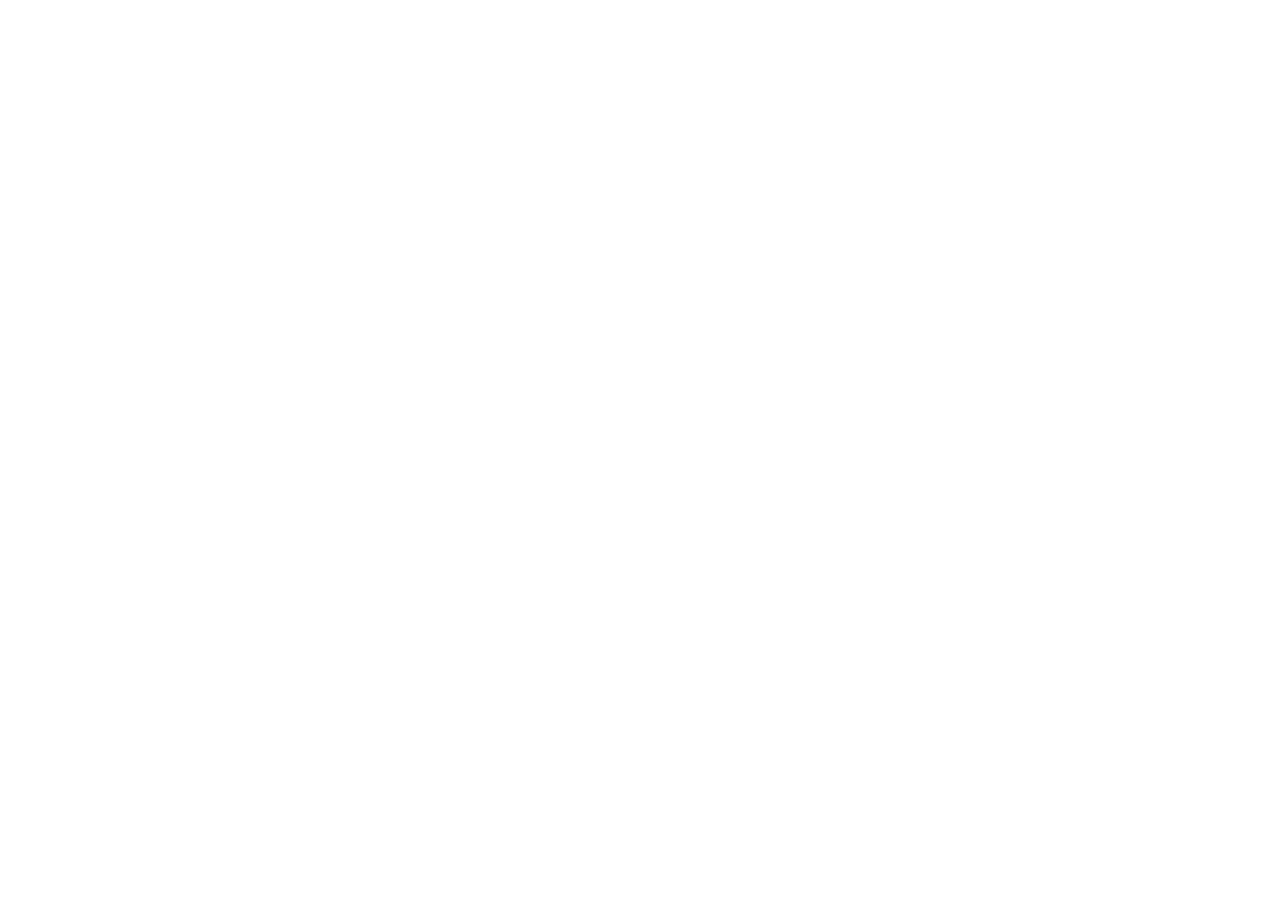
==== index.html @ dfa32b51 "Add files via upload" ====
<!doctype html><html lang="en"><head><meta charset="utf-8"/><link rel="icon" href="/react-game/favicon.ico"/><meta name="viewport" content="width=device-width,initial-scale=1"/><meta name="theme-color" content="#000000"/><meta name="description" content="Web site created using create-react-app"/><link rel="apple-touch-icon" href="/react-game/logo192.png"/><link rel="manifest" href="/react-game/manifest.json"/><title>React App</title><link href="/react-game/static/css/main.b411ef41.chunk.css" rel="stylesheet"></head><body><noscript>You need to enable JavaScript to run this app.</noscript><div id="root"></div><script>!function(e){function r(r){for(var n,a,i=r[0],c=r[1],l=r[2],s=0,p=[];s<i.length;s++)a=i[s],Object.prototype.hasOwnProperty.call(o,a)&&o[a]&&p.push(o[a][0]),o[a]=0;for(n in c)Object.prototype.hasOwnProperty.call(c,n)&&(e[n]=c[n]);for(f&&f(r);p.length;)p.shift()();return u.push.apply(u,l||[]),t()}function t(){for(var e,r=0;r<u.length;r++){for(var t=u[r],n=!0,i=1;i<t.length;i++){var c=t[i];0!==o[c]&&(n=!1)}n&&(u.splice(r--,1),e=a(a.s=t[0]))}return e}var n={},o={1:0},u=[];function a(r){if(n[r])return n[r].exports;var t=n[r]={i:r,l:!1,exports:{}};return e[r].call(t.exports,t,t.exports,a),t.l=!0,t.exports}a.e=function(e){var r=[],t=o[e];if(0!==t)if(t)r.push(t[2]);else{var n=new Promise((function(r,n){t=o[e]=[r,n]}));r.push(t[2]=n);var u,i=document.createElement("script");i.charset="utf-8",i.timeout=120,a.nc&&i.setAttribute("nonce",a.nc),i.src=function(e){return a.p+"static/js/"+({}[e]||e)+"."+{3:"a8b292fb"}[e]+".chunk.js"}(e);var c=new Error;u=function(r){i.onerror=i.onload=null,clearTimeout(l);var t=o[e];if(0!==t){if(t){var n=r&&("load"===r.type?"missing":r.type),u=r&&r.target&&r.target.src;c.message="Loading chunk "+e+" failed.\n("+n+": "+u+")",c.name="ChunkLoadError",c.type=n,c.request=u,t[1](c)}o[e]=void 0}};var l=setTimeout((function(){u({type:"timeout",target:i})}),12e4);i.onerror=i.onload=u,document.head.appendChild(i)}return Promise.all(r)},a.m=e,a.c=n,a.d=function(e,r,t){a.o(e,r)||Object.defineProperty(e,r,{enumerable:!0,get:t})},a.r=function(e){"undefined"!=typeof Symbol&&Symbol.toStringTag&&Object.defineProperty(e,Symbol.toStringTag,{value:"Module"}),Object.defineProperty(e,"__esModule",{value:!0})},a.t=function(e,r){if(1&r&&(e=a(e)),8&r)return e;if(4&r&&"object"==typeof e&&e&&e.__esModule)return e;var t=Object.create(null);if(a.r(t),Object.defineProperty(t,"default",{enumerable:!0,value:e}),2&r&&"string"!=typeof e)for(var n in e)a.d(t,n,function(r){return e[r]}.bind(null,n));return t},a.n=function(e){var r=e&&e.__esModule?function(){return e.default}:function(){return e};return a.d(r,"a",r),r},a.o=function(e,r){return Object.prototype.hasOwnProperty.call(e,r)},a.p="/react-game/",a.oe=function(e){throw console.error(e),e};var i=this.webpackJsonpgame=this.webpackJsonpgame||[],c=i.push.bind(i);i.push=r,i=i.slice();for(var l=0;l<i.length;l++)r(i[l]);var f=c;t()}([])</script><script src="/react-game/static/js/2.3d92f76a.chunk.js"></script><script src="/react-game/static/js/main.2a0ad78d.chunk.js"></script></body></html>
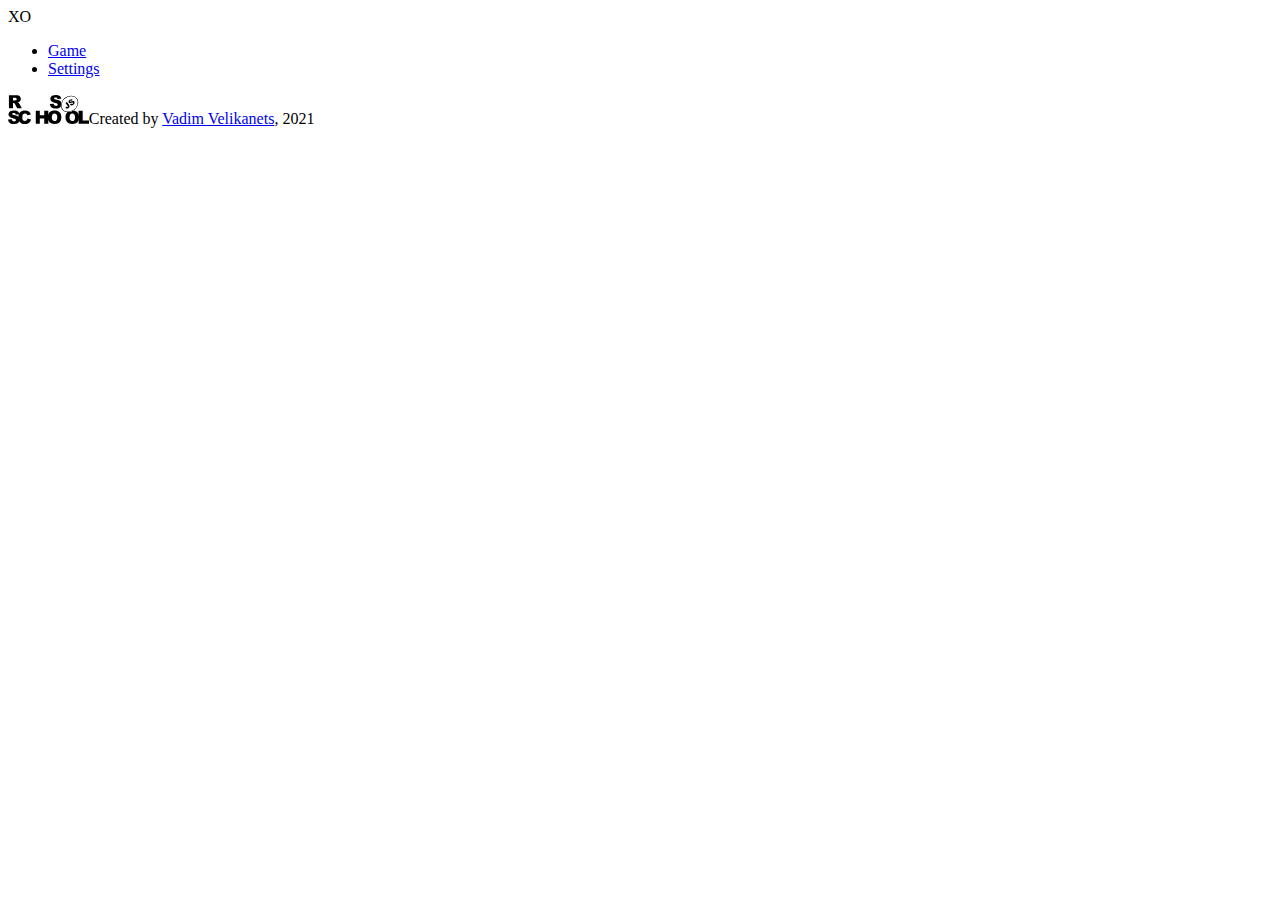
==== commit 131a2a3b: "Update index.html" ====
--- a/index.html
+++ b/index.html
@@ -1 +1 @@
-<!doctype html><html lang="en"><head><meta charset="utf-8"/><link rel="icon" href="/react-game/favicon.ico"/><meta name="viewport" content="width=device-width,initial-scale=1"/><meta name="theme-color" content="#000000"/><meta name="description" content="Web site created using create-react-app"/><link rel="apple-touch-icon" href="/react-game/logo192.png"/><link rel="manifest" href="/react-game/manifest.json"/><title>React App</title><link href="/react-game/static/css/main.b411ef41.chunk.css" rel="stylesheet"></head><body><noscript>You need to enable JavaScript to run this app.</noscript><div id="root"></div><script>!function(e){function r(r){for(var n,a,i=r[0],c=r[1],l=r[2],s=0,p=[];s<i.length;s++)a=i[s],Object.prototype.hasOwnProperty.call(o,a)&&o[a]&&p.push(o[a][0]),o[a]=0;for(n in c)Object.prototype.hasOwnProperty.call(c,n)&&(e[n]=c[n]);for(f&&f(r);p.length;)p.shift()();return u.push.apply(u,l||[]),t()}function t(){for(var e,r=0;r<u.length;r++){for(var t=u[r],n=!0,i=1;i<t.length;i++){var c=t[i];0!==o[c]&&(n=!1)}n&&(u.splice(r--,1),e=a(a.s=t[0]))}return e}var n={},o={1:0},u=[];function a(r){if(n[r])return n[r].exports;var t=n[r]={i:r,l:!1,exports:{}};return e[r].call(t.exports,t,t.exports,a),t.l=!0,t.exports}a.e=function(e){var r=[],t=o[e];if(0!==t)if(t)r.push(t[2]);else{var n=new Promise((function(r,n){t=o[e]=[r,n]}));r.push(t[2]=n);var u,i=document.createElement("script");i.charset="utf-8",i.timeout=120,a.nc&&i.setAttribute("nonce",a.nc),i.src=function(e){return a.p+"static/js/"+({}[e]||e)+"."+{3:"a8b292fb"}[e]+".chunk.js"}(e);var c=new Error;u=function(r){i.onerror=i.onload=null,clearTimeout(l);var t=o[e];if(0!==t){if(t){var n=r&&("load"===r.type?"missing":r.type),u=r&&r.target&&r.target.src;c.message="Loading chunk "+e+" failed.\n("+n+": "+u+")",c.name="ChunkLoadError",c.type=n,c.request=u,t[1](c)}o[e]=void 0}};var l=setTimeout((function(){u({type:"timeout",target:i})}),12e4);i.onerror=i.onload=u,document.head.appendChild(i)}return Promise.all(r)},a.m=e,a.c=n,a.d=function(e,r,t){a.o(e,r)||Object.defineProperty(e,r,{enumerable:!0,get:t})},a.r=function(e){"undefined"!=typeof Symbol&&Symbol.toStringTag&&Object.defineProperty(e,Symbol.toStringTag,{value:"Module"}),Object.defineProperty(e,"__esModule",{value:!0})},a.t=function(e,r){if(1&r&&(e=a(e)),8&r)return e;if(4&r&&"object"==typeof e&&e&&e.__esModule)return e;var t=Object.create(null);if(a.r(t),Object.defineProperty(t,"default",{enumerable:!0,value:e}),2&r&&"string"!=typeof e)for(var n in e)a.d(t,n,function(r){return e[r]}.bind(null,n));return t},a.n=function(e){var r=e&&e.__esModule?function(){return e.default}:function(){return e};return a.d(r,"a",r),r},a.o=function(e,r){return Object.prototype.hasOwnProperty.call(e,r)},a.p="/react-game/",a.oe=function(e){throw console.error(e),e};var i=this.webpackJsonpgame=this.webpackJsonpgame||[],c=i.push.bind(i);i.push=r,i=i.slice();for(var l=0;l<i.length;l++)r(i[l]);var f=c;t()}([])</script><script src="/react-game/static/js/2.3d92f76a.chunk.js"></script><script src="/react-game/static/js/main.2a0ad78d.chunk.js"></script></body></html>+<!doctype html><html lang="en"><head><meta charset="utf-8"/><link rel="icon" href="./favicon.ico"/><meta name="viewport" content="width=device-width,initial-scale=1"/><meta name="theme-color" content="#000000"/><meta name="description" content="Web site created using create-react-app"/><link rel="apple-touch-icon" href="./logo192.png"/><link rel="manifest" href="./manifest.json"/><title>React App</title><link href="./static/css/main.b411ef41.chunk.css" rel="stylesheet"></head><body><noscript>You need to enable JavaScript to run this app.</noscript><div id="root"></div><script>!function(e){function r(r){for(var n,a,i=r[0],c=r[1],l=r[2],s=0,p=[];s<i.length;s++)a=i[s],Object.prototype.hasOwnProperty.call(o,a)&&o[a]&&p.push(o[a][0]),o[a]=0;for(n in c)Object.prototype.hasOwnProperty.call(c,n)&&(e[n]=c[n]);for(f&&f(r);p.length;)p.shift()();return u.push.apply(u,l||[]),t()}function t(){for(var e,r=0;r<u.length;r++){for(var t=u[r],n=!0,i=1;i<t.length;i++){var c=t[i];0!==o[c]&&(n=!1)}n&&(u.splice(r--,1),e=a(a.s=t[0]))}return e}var n={},o={1:0},u=[];function a(r){if(n[r])return n[r].exports;var t=n[r]={i:r,l:!1,exports:{}};return e[r].call(t.exports,t,t.exports,a),t.l=!0,t.exports}a.e=function(e){var r=[],t=o[e];if(0!==t)if(t)r.push(t[2]);else{var n=new Promise((function(r,n){t=o[e]=[r,n]}));r.push(t[2]=n);var u,i=document.createElement("script");i.charset="utf-8",i.timeout=120,a.nc&&i.setAttribute("nonce",a.nc),i.src=function(e){return a.p+"static/js/"+({}[e]||e)+"."+{3:"a8b292fb"}[e]+".chunk.js"}(e);var c=new Error;u=function(r){i.onerror=i.onload=null,clearTimeout(l);var t=o[e];if(0!==t){if(t){var n=r&&("load"===r.type?"missing":r.type),u=r&&r.target&&r.target.src;c.message="Loading chunk "+e+" failed.\n("+n+": "+u+")",c.name="ChunkLoadError",c.type=n,c.request=u,t[1](c)}o[e]=void 0}};var l=setTimeout((function(){u({type:"timeout",target:i})}),12e4);i.onerror=i.onload=u,document.head.appendChild(i)}return Promise.all(r)},a.m=e,a.c=n,a.d=function(e,r,t){a.o(e,r)||Object.defineProperty(e,r,{enumerable:!0,get:t})},a.r=function(e){"undefined"!=typeof Symbol&&Symbol.toStringTag&&Object.defineProperty(e,Symbol.toStringTag,{value:"Module"}),Object.defineProperty(e,"__esModule",{value:!0})},a.t=function(e,r){if(1&r&&(e=a(e)),8&r)return e;if(4&r&&"object"==typeof e&&e&&e.__esModule)return e;var t=Object.create(null);if(a.r(t),Object.defineProperty(t,"default",{enumerable:!0,value:e}),2&r&&"string"!=typeof e)for(var n in e)a.d(t,n,function(r){return e[r]}.bind(null,n));return t},a.n=function(e){var r=e&&e.__esModule?function(){return e.default}:function(){return e};return a.d(r,"a",r),r},a.o=function(e,r){return Object.prototype.hasOwnProperty.call(e,r)},a.p="./",a.oe=function(e){throw console.error(e),e};var i=this.webpackJsonpgame=this.webpackJsonpgame||[],c=i.push.bind(i);i.push=r,i=i.slice();for(var l=0;l<i.length;l++)r(i[l]);var f=c;t()}([])</script><script src="./static/js/2.3d92f76a.chunk.js"></script><script src="./static/js/main.2a0ad78d.chunk.js"></script></body></html>
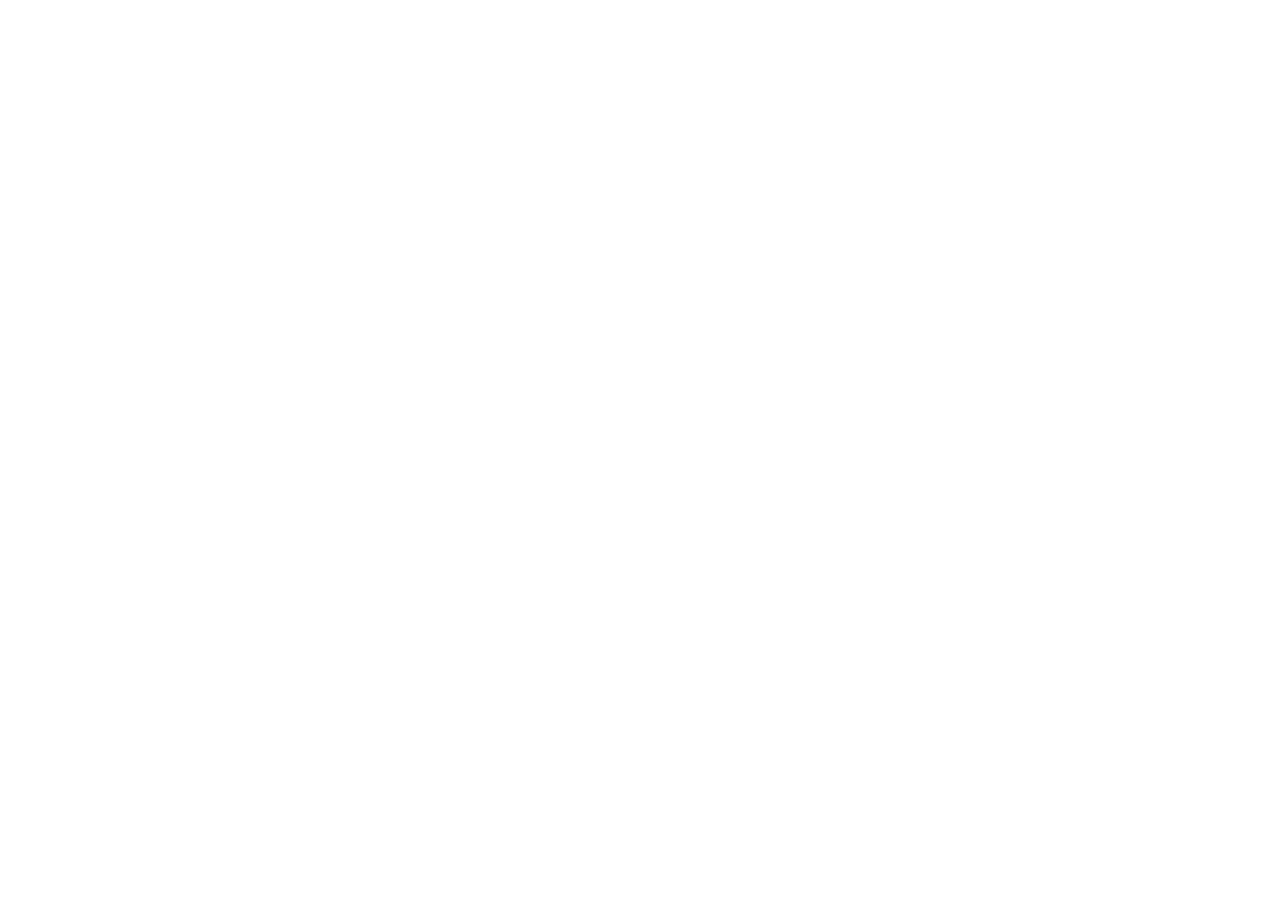
==== commit d209dc25: "Update index.html" ====
--- a/index.html
+++ b/index.html
@@ -1 +1 @@
-<!doctype html><html lang="en"><head><meta charset="utf-8"/><link rel="icon" href="./favicon.ico"/><meta name="viewport" content="width=device-width,initial-scale=1"/><meta name="theme-color" content="#000000"/><meta name="description" content="Web site created using create-react-app"/><link rel="apple-touch-icon" href="./logo192.png"/><link rel="manifest" href="./manifest.json"/><title>React App</title><link href="./static/css/main.b411ef41.chunk.css" rel="stylesheet"></head><body><noscript>You need to enable JavaScript to run this app.</noscript><div id="root"></div><script>!function(e){function r(r){for(var n,a,i=r[0],c=r[1],l=r[2],s=0,p=[];s<i.length;s++)a=i[s],Object.prototype.hasOwnProperty.call(o,a)&&o[a]&&p.push(o[a][0]),o[a]=0;for(n in c)Object.prototype.hasOwnProperty.call(c,n)&&(e[n]=c[n]);for(f&&f(r);p.length;)p.shift()();return u.push.apply(u,l||[]),t()}function t(){for(var e,r=0;r<u.length;r++){for(var t=u[r],n=!0,i=1;i<t.length;i++){var c=t[i];0!==o[c]&&(n=!1)}n&&(u.splice(r--,1),e=a(a.s=t[0]))}return e}var n={},o={1:0},u=[];function a(r){if(n[r])return n[r].exports;var t=n[r]={i:r,l:!1,exports:{}};return e[r].call(t.exports,t,t.exports,a),t.l=!0,t.exports}a.e=function(e){var r=[],t=o[e];if(0!==t)if(t)r.push(t[2]);else{var n=new Promise((function(r,n){t=o[e]=[r,n]}));r.push(t[2]=n);var u,i=document.createElement("script");i.charset="utf-8",i.timeout=120,a.nc&&i.setAttribute("nonce",a.nc),i.src=function(e){return a.p+"static/js/"+({}[e]||e)+"."+{3:"a8b292fb"}[e]+".chunk.js"}(e);var c=new Error;u=function(r){i.onerror=i.onload=null,clearTimeout(l);var t=o[e];if(0!==t){if(t){var n=r&&("load"===r.type?"missing":r.type),u=r&&r.target&&r.target.src;c.message="Loading chunk "+e+" failed.\n("+n+": "+u+")",c.name="ChunkLoadError",c.type=n,c.request=u,t[1](c)}o[e]=void 0}};var l=setTimeout((function(){u({type:"timeout",target:i})}),12e4);i.onerror=i.onload=u,document.head.appendChild(i)}return Promise.all(r)},a.m=e,a.c=n,a.d=function(e,r,t){a.o(e,r)||Object.defineProperty(e,r,{enumerable:!0,get:t})},a.r=function(e){"undefined"!=typeof Symbol&&Symbol.toStringTag&&Object.defineProperty(e,Symbol.toStringTag,{value:"Module"}),Object.defineProperty(e,"__esModule",{value:!0})},a.t=function(e,r){if(1&r&&(e=a(e)),8&r)return e;if(4&r&&"object"==typeof e&&e&&e.__esModule)return e;var t=Object.create(null);if(a.r(t),Object.defineProperty(t,"default",{enumerable:!0,value:e}),2&r&&"string"!=typeof e)for(var n in e)a.d(t,n,function(r){return e[r]}.bind(null,n));return t},a.n=function(e){var r=e&&e.__esModule?function(){return e.default}:function(){return e};return a.d(r,"a",r),r},a.o=function(e,r){return Object.prototype.hasOwnProperty.call(e,r)},a.p="./",a.oe=function(e){throw console.error(e),e};var i=this.webpackJsonpgame=this.webpackJsonpgame||[],c=i.push.bind(i);i.push=r,i=i.slice();for(var l=0;l<i.length;l++)r(i[l]);var f=c;t()}([])</script><script src="./static/js/2.3d92f76a.chunk.js"></script><script src="./static/js/main.2a0ad78d.chunk.js"></script></body></html>
+<!doctype html><html lang="en"><head><meta charset="utf-8"/><link rel="icon" href="/favicon.ico"/><meta name="viewport" content="width=device-width,initial-scale=1"/><meta name="theme-color" content="#000000"/><meta name="description" content="Web site created using create-react-app"/><link rel="apple-touch-icon" href="/logo192.png"/><link rel="manifest" href="/manifest.json"/><title>React App</title><link href="./static/css/2.4c97ca4f.chunk.css" rel="stylesheet"><link href="./static/css/main.3df5cea2.chunk.css" rel="stylesheet"></head><body><noscript>You need to enable JavaScript to run this app.</noscript><div id="root"></div><script>!function(e){function t(t){for(var n,i,a=t[0],c=t[1],l=t[2],s=0,p=[];s<a.length;s++)i=a[s],Object.prototype.hasOwnProperty.call(o,i)&&o[i]&&p.push(o[i][0]),o[i]=0;for(n in c)Object.prototype.hasOwnProperty.call(c,n)&&(e[n]=c[n]);for(f&&f(t);p.length;)p.shift()();return u.push.apply(u,l||[]),r()}function r(){for(var e,t=0;t<u.length;t++){for(var r=u[t],n=!0,a=1;a<r.length;a++){var c=r[a];0!==o[c]&&(n=!1)}n&&(u.splice(t--,1),e=i(i.s=r[0]))}return e}var n={},o={1:0},u=[];function i(t){if(n[t])return n[t].exports;var r=n[t]={i:t,l:!1,exports:{}};return e[t].call(r.exports,r,r.exports,i),r.l=!0,r.exports}i.e=function(e){var t=[],r=o[e];if(0!==r)if(r)t.push(r[2]);else{var n=new Promise((function(t,n){r=o[e]=[t,n]}));t.push(r[2]=n);var u,a=document.createElement("script");a.charset="utf-8",a.timeout=120,i.nc&&a.setAttribute("nonce",i.nc),a.src=function(e){return i.p+"static/js/"+({}[e]||e)+"."+{3:"018a283a"}[e]+".chunk.js"}(e);var c=new Error;u=function(t){a.onerror=a.onload=null,clearTimeout(l);var r=o[e];if(0!==r){if(r){var n=t&&("load"===t.type?"missing":t.type),u=t&&t.target&&t.target.src;c.message="Loading chunk "+e+" failed.\n("+n+": "+u+")",c.name="ChunkLoadError",c.type=n,c.request=u,r[1](c)}o[e]=void 0}};var l=setTimeout((function(){u({type:"timeout",target:a})}),12e4);a.onerror=a.onload=u,document.head.appendChild(a)}return Promise.all(t)},i.m=e,i.c=n,i.d=function(e,t,r){i.o(e,t)||Object.defineProperty(e,t,{enumerable:!0,get:r})},i.r=function(e){"undefined"!=typeof Symbol&&Symbol.toStringTag&&Object.defineProperty(e,Symbol.toStringTag,{value:"Module"}),Object.defineProperty(e,"__esModule",{value:!0})},i.t=function(e,t){if(1&t&&(e=i(e)),8&t)return e;if(4&t&&"object"==typeof e&&e&&e.__esModule)return e;var r=Object.create(null);if(i.r(r),Object.defineProperty(r,"default",{enumerable:!0,value:e}),2&t&&"string"!=typeof e)for(var n in e)i.d(r,n,function(t){return e[t]}.bind(null,n));return r},i.n=function(e){var t=e&&e.__esModule?function(){return e.default}:function(){return e};return i.d(t,"a",t),t},i.o=function(e,t){return Object.prototype.hasOwnProperty.call(e,t)},i.p="/",i.oe=function(e){throw console.error(e),e};var a=this.webpackJsonpclient=this.webpackJsonpclient||[],c=a.push.bind(a);a.push=t,a=a.slice();for(var l=0;l<a.length;l++)t(a[l]);var f=c;r()}([])</script><script src="./static/js/2.67bd31b2.chunk.js"></script><script src="./static/js/main.aae3513b.chunk.js"></script></body></html>
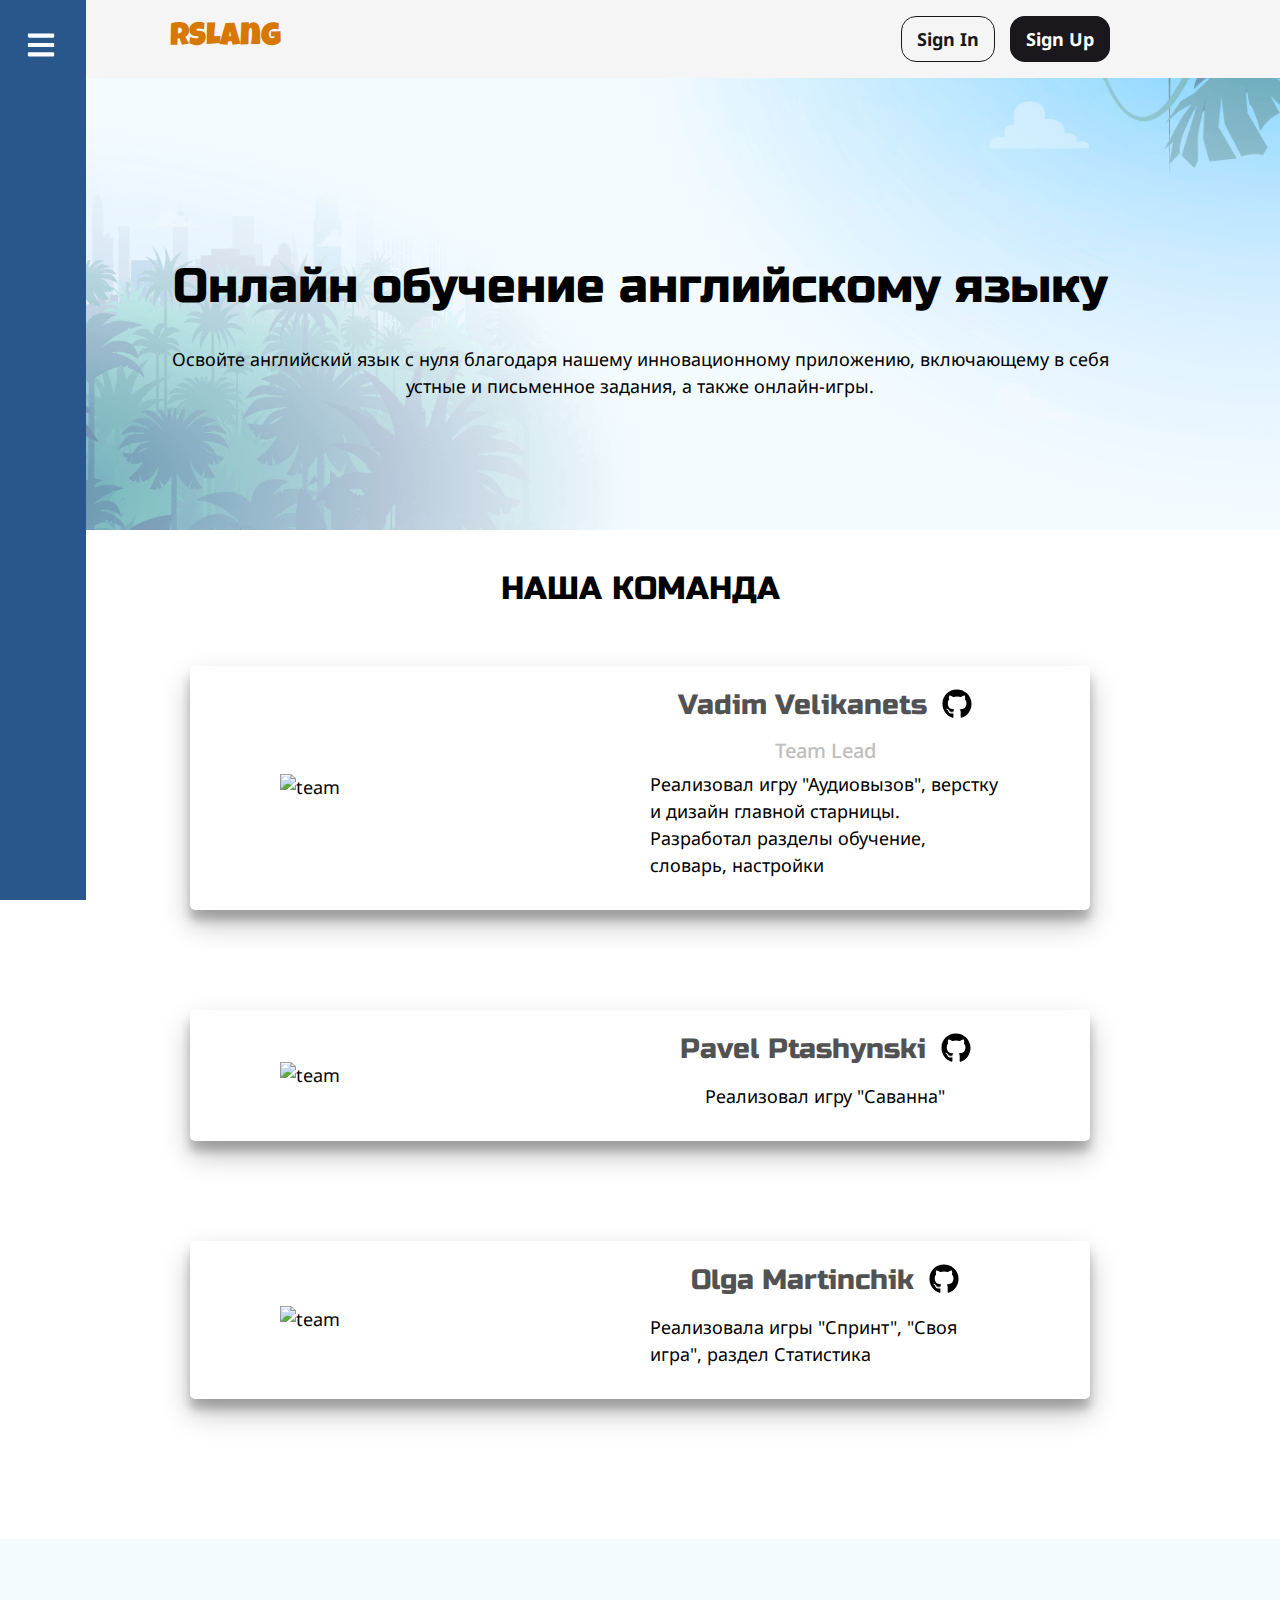
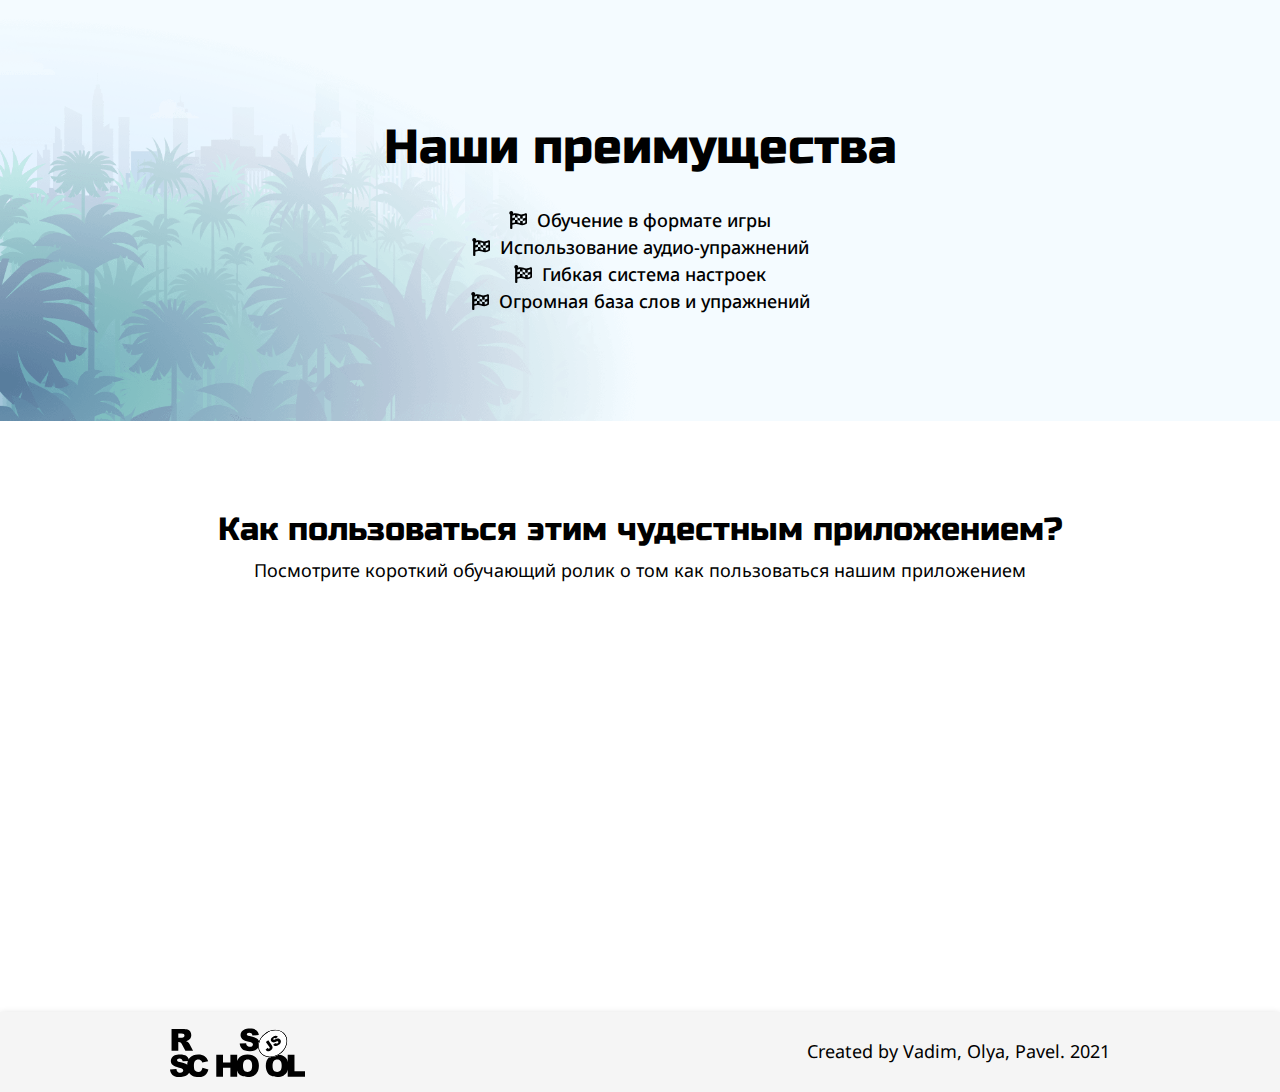
==== commit aee8e6ba: "Add files via upload" ====
--- a/index.html
+++ b/index.html
@@ -1 +1 @@
-<!doctype html><html lang="en"><head><meta charset="utf-8"/><link rel="icon" href="/favicon.ico"/><meta name="viewport" content="width=device-width,initial-scale=1"/><meta name="theme-color" content="#000000"/><meta name="description" content="Web site created using create-react-app"/><link rel="apple-touch-icon" href="/logo192.png"/><link rel="manifest" href="/manifest.json"/><title>React App</title><link href="./static/css/2.4c97ca4f.chunk.css" rel="stylesheet"><link href="./static/css/main.3df5cea2.chunk.css" rel="stylesheet"></head><body><noscript>You need to enable JavaScript to run this app.</noscript><div id="root"></div><script>!function(e){function t(t){for(var n,i,a=t[0],c=t[1],l=t[2],s=0,p=[];s<a.length;s++)i=a[s],Object.prototype.hasOwnProperty.call(o,i)&&o[i]&&p.push(o[i][0]),o[i]=0;for(n in c)Object.prototype.hasOwnProperty.call(c,n)&&(e[n]=c[n]);for(f&&f(t);p.length;)p.shift()();return u.push.apply(u,l||[]),r()}function r(){for(var e,t=0;t<u.length;t++){for(var r=u[t],n=!0,a=1;a<r.length;a++){var c=r[a];0!==o[c]&&(n=!1)}n&&(u.splice(t--,1),e=i(i.s=r[0]))}return e}var n={},o={1:0},u=[];function i(t){if(n[t])return n[t].exports;var r=n[t]={i:t,l:!1,exports:{}};return e[t].call(r.exports,r,r.exports,i),r.l=!0,r.exports}i.e=function(e){var t=[],r=o[e];if(0!==r)if(r)t.push(r[2]);else{var n=new Promise((function(t,n){r=o[e]=[t,n]}));t.push(r[2]=n);var u,a=document.createElement("script");a.charset="utf-8",a.timeout=120,i.nc&&a.setAttribute("nonce",i.nc),a.src=function(e){return i.p+"static/js/"+({}[e]||e)+"."+{3:"018a283a"}[e]+".chunk.js"}(e);var c=new Error;u=function(t){a.onerror=a.onload=null,clearTimeout(l);var r=o[e];if(0!==r){if(r){var n=t&&("load"===t.type?"missing":t.type),u=t&&t.target&&t.target.src;c.message="Loading chunk "+e+" failed.\n("+n+": "+u+")",c.name="ChunkLoadError",c.type=n,c.request=u,r[1](c)}o[e]=void 0}};var l=setTimeout((function(){u({type:"timeout",target:a})}),12e4);a.onerror=a.onload=u,document.head.appendChild(a)}return Promise.all(t)},i.m=e,i.c=n,i.d=function(e,t,r){i.o(e,t)||Object.defineProperty(e,t,{enumerable:!0,get:r})},i.r=function(e){"undefined"!=typeof Symbol&&Symbol.toStringTag&&Object.defineProperty(e,Symbol.toStringTag,{value:"Module"}),Object.defineProperty(e,"__esModule",{value:!0})},i.t=function(e,t){if(1&t&&(e=i(e)),8&t)return e;if(4&t&&"object"==typeof e&&e&&e.__esModule)return e;var r=Object.create(null);if(i.r(r),Object.defineProperty(r,"default",{enumerable:!0,value:e}),2&t&&"string"!=typeof e)for(var n in e)i.d(r,n,function(t){return e[t]}.bind(null,n));return r},i.n=function(e){var t=e&&e.__esModule?function(){return e.default}:function(){return e};return i.d(t,"a",t),t},i.o=function(e,t){return Object.prototype.hasOwnProperty.call(e,t)},i.p="/",i.oe=function(e){throw console.error(e),e};var a=this.webpackJsonpclient=this.webpackJsonpclient||[],c=a.push.bind(a);a.push=t,a=a.slice();for(var l=0;l<a.length;l++)t(a[l]);var f=c;r()}([])</script><script src="./static/js/2.67bd31b2.chunk.js"></script><script src="./static/js/main.aae3513b.chunk.js"></script></body></html>
+<!doctype html><html lang="en"><head><meta charset="utf-8"/><link rel="icon" href="/favicon.ico"/><meta name="viewport" content="width=device-width,initial-scale=1"/><meta name="theme-color" content="#000000"/><meta name="description" content="Web site created using create-react-app"/><link rel="apple-touch-icon" href="/logo192.png"/><link rel="manifest" href="/manifest.json"/><title>React App</title><link href="./static/css/2.4c97ca4f.chunk.css" rel="stylesheet"><link href="./static/css/main.3df5cea2.chunk.css" rel="stylesheet"></head><body><noscript>You need to enable JavaScript to run this app.</noscript><div id="root"></div><script>!function(e){function t(t){for(var n,i,a=t[0],c=t[1],l=t[2],s=0,p=[];s<a.length;s++)i=a[s],Object.prototype.hasOwnProperty.call(o,i)&&o[i]&&p.push(o[i][0]),o[i]=0;for(n in c)Object.prototype.hasOwnProperty.call(c,n)&&(e[n]=c[n]);for(f&&f(t);p.length;)p.shift()();return u.push.apply(u,l||[]),r()}function r(){for(var e,t=0;t<u.length;t++){for(var r=u[t],n=!0,a=1;a<r.length;a++){var c=r[a];0!==o[c]&&(n=!1)}n&&(u.splice(t--,1),e=i(i.s=r[0]))}return e}var n={},o={1:0},u=[];function i(t){if(n[t])return n[t].exports;var r=n[t]={i:t,l:!1,exports:{}};return e[t].call(r.exports,r,r.exports,i),r.l=!0,r.exports}i.e=function(e){var t=[],r=o[e];if(0!==r)if(r)t.push(r[2]);else{var n=new Promise((function(t,n){r=o[e]=[t,n]}));t.push(r[2]=n);var u,a=document.createElement("script");a.charset="utf-8",a.timeout=120,i.nc&&a.setAttribute("nonce",i.nc),a.src=function(e){return i.p+"static/js/"+({}[e]||e)+"."+{3:"018a283a"}[e]+".chunk.js"}(e);var c=new Error;u=function(t){a.onerror=a.onload=null,clearTimeout(l);var r=o[e];if(0!==r){if(r){var n=t&&("load"===t.type?"missing":t.type),u=t&&t.target&&t.target.src;c.message="Loading chunk "+e+" failed.\n("+n+": "+u+")",c.name="ChunkLoadError",c.type=n,c.request=u,r[1](c)}o[e]=void 0}};var l=setTimeout((function(){u({type:"timeout",target:a})}),12e4);a.onerror=a.onload=u,document.head.appendChild(a)}return Promise.all(t)},i.m=e,i.c=n,i.d=function(e,t,r){i.o(e,t)||Object.defineProperty(e,t,{enumerable:!0,get:r})},i.r=function(e){"undefined"!=typeof Symbol&&Symbol.toStringTag&&Object.defineProperty(e,Symbol.toStringTag,{value:"Module"}),Object.defineProperty(e,"__esModule",{value:!0})},i.t=function(e,t){if(1&t&&(e=i(e)),8&t)return e;if(4&t&&"object"==typeof e&&e&&e.__esModule)return e;var r=Object.create(null);if(i.r(r),Object.defineProperty(r,"default",{enumerable:!0,value:e}),2&t&&"string"!=typeof e)for(var n in e)i.d(r,n,function(t){return e[t]}.bind(null,n));return r},i.n=function(e){var t=e&&e.__esModule?function(){return e.default}:function(){return e};return i.d(t,"a",t),t},i.o=function(e,t){return Object.prototype.hasOwnProperty.call(e,t)},i.p="/",i.oe=function(e){throw console.error(e),e};var a=this.webpackJsonpclient=this.webpackJsonpclient||[],c=a.push.bind(a);a.push=t,a=a.slice();for(var l=0;l<a.length;l++)t(a[l]);var f=c;r()}([])</script><script src="./static/js/2.67bd31b2.chunk.js"></script><script src="./static/js/main.aae3513b.chunk.js"></script></body></html>--- a/static/css/main.3df5cea2.chunk.css
+++ b/static/css/main.3df5cea2.chunk.css
@@ -0,0 +1,2 @@
+@import url(https://fonts.googleapis.com/css2?family=Luckiest+Guy&family=Noto+Sans:ital,wght@0,400;0,700;1,400&display=swap);@import url(https://fonts.googleapis.com/css2?family=Russo+One&display=swap);body{margin:0;font-family:-apple-system,BlinkMacSystemFont,"Segoe UI","Roboto","Oxygen","Ubuntu","Cantarell","Fira Sans","Droid Sans","Helvetica Neue",sans-serif;-webkit-font-smoothing:antialiased;-moz-osx-font-smoothing:grayscale}code{font-family:source-code-pro,Menlo,Monaco,Consolas,"Courier New",monospace}body{font-family:"Noto Sans",sans-serif;color:#000;font-size:18px}a:hover{text-decoration:none!important;color:#000}.container{margin:0 auto;padding:0 100px!important}a{text-decoration:none;color:#000}h1,h2,h3{font-family:"Russo One",sans-serif}h1{text-align:center;font-size:48px;margin:90px 0 30px}.flex{-webkit-justify-content:center;justify-content:center}.flex,.flex-column{display:-webkit-flex;display:flex}.flex-column{-webkit-flex-direction:column;flex-direction:column}.align-center{-webkit-align-items:center;align-items:center}.flex-between{-webkit-justify-content:space-between;justify-content:space-between}.flex-between,.flex-start{display:-webkit-flex;display:flex}.flex-start{-webkit-justify-content:flex-start;justify-content:flex-start}.flex-wrap{display:-webkit-flex;display:flex;-webkit-flex-wrap:wrap;flex-wrap:wrap}.btn{transition:all .5s ease;cursor:pointer}.btn:hover{opacity:.5}main{min-height:calc(100vh - 132px);height:100%}ul{padding-left:0}ul li{list-style:none}@media (max-width:992px){.h1,h1{font-size:2rem!important}.container{padding:0 20px!important}.info-block iframe{width:100%}}header{padding:15px 0;box-shadow:0 3px 8px rgba(0,0,0,.24);background:#f5f5f5}.header-logo{font-family:"Luckiest Guy",cursive;font-size:32px}.header-logo,.header-logo:hover{color:#d67801}.header__sign-in{color:#1a181d}.header__sign-in,.header__sign-up{border:1px solid #1a181d;padding:10px 15px;border-radius:15px;font-weight:700}.header__sign-up{color:#fff;background:#1a181d;margin-left:15px}.header__sign-in,.header__sign-up{position:relative;transition:all .4s ease}.header__sign-in:hover,.header__sign-up:hover{bottom:2px}.popup{position:fixed;z-index:3;top:50%;left:50%;-webkit-transform:translate(-50%,-50%);transform:translate(-50%,-50%);background:#fff;border-radius:20px;padding:40px 20px;text-align:center;width:calc(100% - 40px);max-width:400px;box-shadow:0 4px 34px rgba(0,0,0,.05),0 .89345px 13.9222px rgba(0,0,0,.0243994),0 .266px 10.0595px rgba(0,0,0,.0155521)}.popup__title{margin-bottom:20px;font-weight:700;font-size:24px}.popup input{border-radius:10px;border:1px solid #000;background:#fff;margin-bottom:20px;padding:10px 20px}.popup .btn{padding:10px 20px;width:100%;border-radius:10px;background:#d67801;color:#fff;border:none;margin:0 auto;text-transform:uppercase;font-weight:500}.popup .btn:focus,.popup input:focus{outline:none}.popup label{font-size:12px;margin-bottom:10px}.popup-container{position:fixed;top:0;right:0;left:0;bottom:0;background-color:rgba(0,0,0,.4);z-index:2;transition:all .5s ease}.file-wrapper{position:relative}.file-wrapper input{width:100%;margin-bottom:20px;opacity:0}.file-wrapper span{position:absolute;top:0;left:0;z-index:-1;cursor:pointer;border-radius:7px;text-align:center;width:100%;background:#ffd900;padding:7px;font-weight:700}.file-name{color:#ffd900;font-weight:700;margin-bottom:15px}.btn-logout span{margin-right:10px}@media (max-width:992px){.header-logo{font-size:24px}.header__sign-in,.header__sign-up{padding:5px 10px}}footer{padding:15px 0;box-shadow:0 3px 8px rgba(0,0,0,.24);background:#f5f5f5}@media (max-width:992px){footer img{height:30px;margin-right:10px}}.head-block{background-color:#f4fbff;background-repeat:no-repeat;background-attachment:scroll,fixed;padding:90px 0;background-position:0 100%,100% 0;background-size:50% auto,50% auto;text-align:center}.head-block p{margin-bottom:40px}.btn.btn-head{background:#28c38a;color:#fff;border-radius:10px;padding:10px 25px;text-transform:uppercase}.info-block{padding:90px 0;text-align:center}.advantages span{margin-left:10px;font-weight:500}.team_container{margin:40px 0 90px;display:-webkit-flex;display:flex;-webkit-flex-direction:column;flex-direction:column;-webkit-justify-content:center;justify-content:center;-webkit-align-items:center;align-items:center;width:100%}.team_container h2{text-align:center;text-transform:uppercase}.team_container .team_card{margin:50px 0;max-width:900px;width:100%;border-radius:5px;padding:15px 10px;-webkit-flex-wrap:wrap;flex-wrap:wrap;-webkit-justify-content:space-around;justify-content:space-around;box-shadow:0 14px 28px rgba(0,0,0,.25),0 10px 10px rgba(0,0,0,.22)}.team_container .container_about,.team_container .team_card{display:-webkit-flex;display:flex;-webkit-align-items:center;align-items:center}.team_container .container_about{-webkit-flex-direction:column;flex-direction:column;-webkit-justify-content:center;justify-content:center;width:350px;margin-left:10px}.team_container .container_about h3{color:#535252}.team_container .container_about h5{color:#bfbdbd}.team_container .container_about .title{display:-webkit-flex;display:flex;-webkit-align-items:center;align-items:center;-webkit-justify-content:center;justify-content:center}.team_container .container_about .title a{font-size:30px;margin-left:15px;color:#000;margin-bottom:13px}.team_container .container_about .title a:hover{color:#d67801}.team_container .container_about .title a:after,.team_container .container_about .title a:hover:after{content:attr(data_title)}.sidebar{padding:60px 43px;max-width:280px;background:#29578b;position:fixed;min-height:calc(100vh - 132px);height:100%;z-index:3;left:0;top:0}.sidebar .svg-inline--fa{width:30px;height:30px;top:30px;position:absolute;right:30px}.sidebar *{color:#fff}.sidebar.active ul{display:block}.sidebar ul{display:none}.sidebar ul li{text-align:left;margin-bottom:15px;transition:all .5s ease;font-size:20px;font-weight:700;position:relative;left:0}.sidebar ul li .svg-inline--fa.svg-inline--fa{width:20px;height:20px;margin-right:10px;position:relative;top:inherit;right:inherit}.sidebar ul li:hover{left:10px}.sidebar ul li a:hover{color:#fff}@media (max-width:992px){.sidebar{padding:32px 43px;max-width:inherit;width:100%;min-height:inherit;height:inherit;background:#29578b;position:fixed;left:0;top:inherit;bottom:0}.sidebar .svg-inline--fa,.sidebar .svg-inline--fa.fa-w-14{top:20px;right:20px}}@media (max-width:992px){.sidebar ul li{margin-bottom:0}}.profile-page{padding-top:60px}.profile-page .profile-inner{width:100%;min-height:calc(100vh - 132px);height:100%}.games__wrapper{margin-top:60px;position:relative}.game-preview{background:#fff;border:1px solid #faf7f7;box-sizing:border-box;box-shadow:0 -2px 3px rgba(0,0,0,.06),0 18px 16px rgba(0,0,0,.05);border-radius:30px;padding:45px 25px 44px;width:220px;text-align:center;margin-right:20px;margin-bottom:20px;position:relative;transition:all .5s ease}.game-preview:hover{bottom:10px}.game-preview span{font-size:24px;font-weight:700}.game-preview .svg-inline--fa{margin:0 auto 20px;width:70px;height:70px}.game-preview svg path{fill:#063740}.mainSprint{height:100%;min-height:100vh;background-color:#0d3848;background-image:url(https://staticcdn-new.lingualeo.com/neo-static/bg-bottom.cff2e102d7fa3a58324a66feb2e75f59.svg),url("[data-uri]"),url(https://staticcdn-new.lingualeo.com/neo-static/bg-right.87e9ddb1cefaaec5ebb66d14a2e71169.svg);background-repeat:no-repeat,no-repeat,no-repeat;background-position:bottom,0 0,100% 0;background-size:100%,auto,auto;position:relative;box-sizing:border-box;width:100%}.close_btn{position:absolute;right:25px;top:25px;width:20px;height:20px;cursor:pointer;z-index:1}.close_btn svg{color:#7e919f;width:100%;height:100%;z-index:2}.close_btn svg:hover{color:#fff;z-index:2}.container-game{position:relative;display:-webkit-flex;display:flex;-webkit-align-items:center;align-items:center;-webkit-justify-content:center;justify-content:center;padding:18px 16px 52px;height:100vh}.container-game .level_container{margin-top:103px;margin-bottom:5px}.game_box{display:-webkit-flex;display:flex;-webkit-align-items:center;align-items:center;-webkit-justify-content:center;justify-content:center;width:100%;height:100%}.title_count{margin-top:20px;font-weight:400;color:#fff}.count_box{-webkit-flex-direction:column;flex-direction:column;color:#fff}.count_box,.count_num{display:-webkit-flex;display:flex;-webkit-align-items:center;align-items:center;-webkit-justify-content:center;justify-content:center}.count_num{border:2px solid #fff;width:80px;border-radius:50%;height:80px;font-size:30px}.game_container{position:relative;width:100vw;height:100%;display:-webkit-flex;display:flex;-webkit-flex-direction:column;flex-direction:column;-webkit-align-content:center;align-content:center;-webkit-justify-content:center;justify-content:center;margin:0 auto}.countdown_box{position:absolute;left:0;top:0}.parrot_container{margin:0 auto;position:relative;max-width:484px;width:100%;display:-webkit-flex;display:flex;-webkit-flex-direction:column;flex-direction:column}.sound_icon{width:23px;height:24px;background-position:0;background-repeat:no-repeat;background-size:contain;cursor:pointer;position:absolute;top:30px;right:0}.game_count{color:#fff;font-size:30px;font-weight:600;padding:0 10px 35px;margin:0 auto}.parrot_field{max-width:484px;width:100%;min-height:476px;height:100%;border:2px solid #fff;border-radius:10px;background-color:hsla(0,0%,100%,.058823529411764705);margin:0 auto;display:-webkit-flex;display:flex;-webkit-align-items:center;align-items:center;-webkit-justify-content:space-evenly;justify-content:space-evenly;-webkit-flex-direction:column;flex-direction:column;position:relative}.parrot_field svg{color:#fff;width:33px;height:33px;position:absolute;right:15px;top:15px;cursor:pointer}.parrot_field svg:hover{color:#2582e7}.parrot_field_true{border:2px solid #28c38a}.parrot_field_false{border:2px solid #ed593b}.btn_translate{transition:all .4s ease-in}.btn_translate:before{content:"";background-color:#f0f8ff;border-radius:50%;display:block;position:absolute;top:0;right:0;bottom:0;left:0;-webkit-transform:scale(.001);transform:scale(.001)}.btn_translate:focus{outline:0;color:#fff}.btn_translate:focus:before{-webkit-animation:effect_dylan .8s ease-out;animation:effect_dylan .8s ease-out}@-webkit-keyframes effect_dylan{50%{-webkit-transform:scale(1.5);transform:scale(1.5);opacity:0}99%{-webkit-transform:scale(.001);transform:scale(.001);opacity:0}to{-webkit-transform:scale(.001);transform:scale(.001);opacity:1}}@keyframes effect_dylan{50%{-webkit-transform:scale(1.5);transform:scale(1.5);opacity:0}99%{-webkit-transform:scale(.001);transform:scale(.001);opacity:0}to{-webkit-transform:scale(.001);transform:scale(.001);opacity:1}}.points{display:-webkit-flex;display:flex}.point{width:26px;height:26px;border-radius:50%;background-color:#0d3848;margin:9px}.parrots_container{display:-webkit-flex;display:flex;-webkit-flex-direction:column;flex-direction:column;position:relative}.parrots_container .branch{position:relative;bottom:18px}.parrots{display:-webkit-flex;display:flex}.english_word{font-size:36px;line-height:1;color:#fff}.english_word,.russian_word{font-weight:400;font-stretch:normal;font-style:normal;letter-spacing:normal;text-align:center}.russian_word{font-size:26px;line-height:normal;color:hsla(0,0%,100%,.6);margin-top:12px}.button_container{display:-webkit-flex;display:flex;-webkit-flex-wrap:wrap;flex-wrap:wrap;-webkit-align-items:center;align-items:center;-webkit-justify-content:center;justify-content:center}.button_container button{border:none;width:183px;height:50px;border-radius:4px;font-size:20px;font-weight:400;font-stretch:normal;font-style:normal;line-height:1.2;letter-spacing:normal;text-align:center;color:#fff;margin:9px;cursor:pointer;outline:none}.button_container button:nth-child(odd){background-color:#ed593b}.button_container button:nth-child(2n){background-color:#28c38a}.button_container button:nth-child(odd):hover{background-color:#d34d32}.button_container button:nth-child(2n):hover{background-color:#23aa78}.bonus_score{display:-webkit-inline-flex;display:inline-flex;font-size:14px;font-weight:400;font-stretch:normal;font-style:normal;line-height:normal;letter-spacing:normal;text-align:center;color:#fff;margin-top:-25px}.bonus_container{height:25px}.statistic_container{background-color:#fff;border:1px solid #fff;border-radius:10px;max-width:784px;width:100%;min-height:651px;height:100%;display:-webkit-flex;display:flex;-webkit-flex-direction:column;flex-direction:column;-webkit-justify-content:space-evenly;justify-content:space-evenly;-webkit-align-items:center;align-items:center;padding:0 15px}.game_score{font-size:34px;font-weight:300;line-height:.85;color:#37383c;text-align:center}.right_score{color:#28c38a}.mistakes_score,.right_score{font-size:12px;font-weight:700;line-height:1.33;text-transform:uppercase}.mistakes_score{color:#ed593b}.link_start_game{cursor:pointer;border-radius:4px;background-color:rgba(37,130,231,.08);text-align:center;font-size:14px;font-weight:600;line-height:1.43;color:#2582e7;padding:10px 42px;margin-top:24px}.link_start_game:hover{background-color:rgba(37,130,231,.12)}.link_finishing_game{margin-top:20px;font-size:14px;font-weight:600;line-height:1.71;text-align:center;color:#2582e7;text-decoration:underline;cursor:pointer}.link_finishing_game:hover{text-decoration:none}.answer_container{display:-webkit-flex;display:flex;-webkit-align-items:center;align-items:center;-webkit-justify-content:center;justify-content:center}.answer_btn{color:#696969;background-size:20px 18px;background-position:50%;background-repeat:no-repeat;width:32px;height:32px;cursor:pointer}.answer_btn svg{width:33px;height:33px;right:15px;top:15px;cursor:pointer}.answer_btn svg:hover{color:#2582e7}.english_answer{font-weight:600;color:#2582e7;margin-right:6px;cursor:pointer}.english_answer,.russian_answer{font-size:16px;line-height:1.25;word-break:normal;max-width:calc(50% - 54px);white-space:nowrap;overflow:hidden;text-overflow:ellipsis}.russian_answer{color:#37383c;-webkit-flex-grow:1;flex-grow:1}.score_answer{overflow-y:scroll;max-width:300px;width:100%;max-height:180px;display:-webkit-flex;display:flex;-webkit-flex-direction:column;flex-direction:column;-webkit-align-items:flex-start;align-items:flex-start}.fullScreen_btn{font-size:30px;cursor:pointer;position:absolute;right:20px;top:10px;z-index:1;color:#007bff}.fullScreen_btn svg:hover{opacity:.5}@media (max-width:992px){.fullScreen_btn{right:20px;top:10px}}.fullscreen{margin:0 auto;width:100%;background-color:#fff;height:100%;display:-webkit-flex;display:flex;-webkit-align-items:center;align-items:center;-webkit-justify-content:center;justify-content:center;position:relative}*{box-sizing:border-box}.answers{display:-webkit-flex;display:flex;-webkit-justify-content:space-between;justify-content:space-between;-webkit-flex-wrap:wrap;flex-wrap:wrap}.answers__item{margin:10px;padding:10px 20px;border-radius:5px;border:1px solid #fff;cursor:pointer;transition:all .5s ease;color:#fff}.answers__item:hover{opacity:.65}.audio-call-game{text-align:center;max-height:800px;height:100vh;background-color:#0d3848;background-image:url(https://staticcdn-new.lingualeo.com/neo-static/bg-bottom.cff2e102d7fa3a58324a66feb2e75f59.svg),url("[data-uri]"),url(https://staticcdn-new.lingualeo.com/neo-static/bg-right.87e9ddb1cefaaec5ebb66d14a2e71169.svg);background-repeat:no-repeat,no-repeat,no-repeat;background-position:bottom,0 0,100% 0;background-size:100%,auto,auto;position:relative;box-sizing:border-box;width:100%;margin:0 auto 60px}.audio-call-game svg{margin-bottom:60px}.audio-call-game svg path{fill:#fff}.sound-icon{width:50px!important;height:50px;cursor:pointer}.game-field{padding:150px 30px}.answer-block img{width:200px;height:200px;object-fit:cover;margin-bottom:30px;border-radius:50%}.answer-block span{font-weight:700;font-size:24px;color:#fff}.btn-next{margin:40px;font-weight:700;display:inline-block;border-radius:16px;padding:10px 20px;box-shadow:0 3px 8px rgba(0,0,0,.24);transition:all .5s ease}.btn-next:hover{opacity:.65;color:#fff}.audio-start{margin-top:150px;color:#fff}.audio-start span{font-size:24px}.audio-start a{margin:40px;font-weight:700;display:inline-block;border-radius:16px;padding:10px 20px;background:#29578b;color:#fff;box-shadow:0 3px 8px rgba(0,0,0,.24);transition:all .5s ease}.audio-start a:hover{opacity:.65}.game-statistic{color:#fff}@media (max-width:992px){.answers__item{width:100%}}.mainMemory{background-image:url(https://lingualeo.com/neo-static/bg-gaps.f7f20ded5a314892e8e3dcabcd3ad2a4.svg);background-size:cover;background-position:50%;width:100%;position:relative;z-index:1;display:-webkit-flex;display:flex;-webkit-flex-direction:column;flex-direction:column;-webkit-align-items:center;align-items:center;-webkit-justify-content:center;justify-content:center;height:100vh}.mainMemory .container-game{width:100%;height:100%;padding:18px 16px}.mainMemory .game_box{-webkit-flex-direction:column;flex-direction:column}.mainMemory .game_container{position:relative;width:100%}.mainMemory .game_container .countdown_box{left:20px}.start_box{-webkit-align-items:center;align-items:center;height:95vh;display:-webkit-flex;display:flex;-webkit-flex-direction:column;flex-direction:column;-webkit-justify-content:center;justify-content:center}.start_game{background:none;border:none;background:#fff;border-radius:4px;font-weight:500;font-size:20px;color:#333;text-align:center;width:280px;height:64px;text-transform:uppercase;cursor:pointer;outline:none}.start_game:hover{box-shadow:0 2px 4px 0 #333}.container_btn{padding:20px 0}.regulations{position:relative;max-width:800px;overflow:auto;text-align:center;height:100%;display:-webkit-flex;display:flex;-webkit-align-items:center;align-items:center}.regulations .regulations_container{position:relative;max-width:800px;max-height:100%;overflow:auto}.regulations .regulations_container .about_game{font-weight:400;font-size:20px;color:#fff;letter-spacing:0;line-height:40px}@media (max-width:535px){.mainMemory{height:100%}}.game_container{width:100%}.container_game_field{padding:18px 16px 52px;position:relative;width:100vw;height:100vh}.memory_container{position:relative;width:100%;height:100%;margin:0 auto;border-radius:5px}.game_container .sound_icon,.memory_container{display:-webkit-flex;display:flex;-webkit-justify-content:center;justify-content:center;-webkit-align-items:center;align-items:center}.game_container .sound_icon{top:6px;right:100px;padding:18px}.game_container .box_heart{display:-webkit-flex;display:flex;position:absolute;left:115px;top:15px}.game_container .box_heart img{height:16px;width:16px;margin-right:4px}.level_container{color:#fff;display:-webkit-flex;display:flex;-webkit-align-items:center;align-items:center;-webkit-justify-content:center;justify-content:center;margin-bottom:20px;margin-top:82px;-webkit-flex-wrap:wrap;flex-wrap:wrap}.level_container div{margin-right:10px}.level_container svg{width:45px;margin-right:10px;cursor:pointer;padding:3px}.level_container svg.active_level,.level_container svg:hover{background:#faebd7;border-radius:50%}.level_container img{margin-right:10px;cursor:pointer;padding:3px}.level_container img.active_level,.level_container img:hover{background:#faebd7;border-radius:50%}.statistic_box{height:95vh}.cards_field,.statistic_box{width:100%;display:-webkit-flex;display:flex;-webkit-align-items:center;align-items:center;-webkit-justify-content:center;justify-content:center}.cards_field{border-radius:5px;border:3px solid #ffd565;-webkit-flex-direction:column;flex-direction:column;margin:0 10px;min-height:275px;padding:5px;max-width:885px}.english_words,.russian_words{width:100%;-webkit-flex-wrap:wrap;flex-wrap:wrap}.english_words,.english_words .card_word,.russian_words,.russian_words .card_word{display:-webkit-flex;display:flex;-webkit-align-items:center;align-items:center;-webkit-justify-content:center;justify-content:center}.english_words .card_word,.russian_words .card_word{background:hsla(0,0%,100%,.2);border:2px solid #9f4a4a;margin:2px;border-radius:5px;padding:15px 0;min-width:160px;color:#fff;cursor:pointer}.english_words div.active,.english_words div:hover,.russian_words div.active,.russian_words div:hover{border:2px solid #ffd565}.english_words div.disable,.russian_words div.disable{border:2px solid #ffd565;background-color:#9f4a4a;opacity:.4;cursor:auto}.english_words div.false,.russian_words div.false{border:2px solid #ffd565;background-color:rgba(255,213,101,.4)}.russian_words{margin-top:20px}@media (max-width:577px){.english_words div,.russian_words div{min-width:132px}}.word-card{margin:30px 0;padding:20px;border-radius:10px;border:1px solid #000;text-align:center}.word-card input{padding:10px 20px;border:1px solid grey;border-radius:5px;margin-top:10px}.word-card i{color:#d67801;background-color:#d67801;padding:5px;border-radius:3px}.btn,.word-card i{display:inline-block}.btn{padding:10px 25px;border-radius:5px;font-weight:700;margin:0 10px}.btn-check{background-color:#d67801;color:#fff}.btn-answer{color:#d67801;background-color:#fff;border:1px solid #d67801}.btn-next{background:#db7cf5;color:#fff}.btn-delete{background:red;color:#fff}.btn-difficult{background:#7348bf;color:#fff}.learned-words{text-align:center;margin:30px}.learned-words,.success{font-weight:700;color:#23aa78}.error,.success{margin:10px 0}.error{color:red;font-weight:700}.education-wrapper{margin-top:40px}.education-item{color:#063740;background:#fff;border:1px solid #faf7f7;box-sizing:border-box;box-shadow:0 -2px 3px rgba(0,0,0,.06),0 18px 16px rgba(0,0,0,.05);border-radius:30px;padding:45px 25px 44px;width:220px;text-align:center;margin-right:20px;margin-bottom:20px;position:relative;transition:all .5s ease}.education-item:hover{bottom:10px}.education-item span{font-size:24px;font-weight:700}.education-item .svg-inline--fa{margin:0 auto 20px;width:70px;height:70px}.education-item svg path{fill:#063740}.education-item:hover{color:#063740}.education-page{padding:10px;margin-top:10px;border-radius:50px;color:#d67801;border:1px solid #d67801;margin-right:5px;width:45px;text-align:center;font-weight:700;transition:all .5s ease}.education-page:hover{opacity:.5;color:#d67801}.education-finish{font-size:20px}.attempts{position:absolute;top:15px;left:50px;display:-webkit-flex;display:flex;width:35px}.close-button{position:absolute;right:10px;top:10px;width:40px;height:40px;background-color:transparent;outline:none;border:none;cursor:pointer;transition:1s}.close-button:after{-webkit-transform:rotate(45deg);transform:rotate(45deg)}.close-button:after,.close-button:before{content:"";position:absolute;left:0;background-color:#ccd4dc;width:30px;height:3px}.close-button:before{-webkit-transform:rotate(-45deg);transform:rotate(-45deg)}.sound{cursor:pointer;position:absolute;top:10px;left:10px;width:40px}.words-field{display:-webkit-flex;display:flex;width:100%;max-width:768px;-webkit-justify-content:space-around;justify-content:space-around}.words-field .words-field__word{cursor:pointer;color:#fff;text-align:center;font-size:1.2em;transition:.3s;text-transform:uppercase}.words-field .words-field__word:hover{background-color:hsla(0,0%,84.3%,.2)}@media (max-width:992px){.words-field .words-field__word{font-size:.8rem}}.diamond{bottom:20px;transition:1s}.current-word,.diamond{position:absolute;margin:0 auto}.current-word{color:#fff;font-size:3em}@media (max-width:992px){.current-word{font-size:2rem}}.result{box-shadow:0 0 10px;border:1px solid #8f8f8f;border-radius:10px;background-color:#fff;width:400px;padding:10px;margin:0 auto;transition:5s}.result .result__words-list{height:200px;overflow:scroll;overflow-x:hidden}.result .result__correct{color:green;font-weight:700}.result .result__uncorrect{color:red;font-weight:700}.result .result__word{font-weight:700}h2{text-align:center}p:first-letter{text-transform:uppercase}::-webkit-scrollbar{border-radius:10px}::-webkit-scrollbar-thumb{background-color:grey;border-radius:10px}.main-screen{-webkit-justify-content:center;justify-content:center;transition:1s;background-image:url(https://staticcdn-new.lingualeo.com/neo-static/bg-all.a3994c8c91d1d5d5d10424ea1c919f70.svg);background-position-y:100%;height:100vh;max-height:800px;width:100%;background-repeat:no-repeat}.main-screen,.main-screen__main{display:-webkit-flex;display:flex;-webkit-align-items:center;align-items:center}.main-screen__main{font-family:sans-serif;width:500px;-webkit-flex-direction:column;flex-direction:column;position:absolute;top:50%;left:50%;-webkit-transform:translate(-50%,-50%);transform:translate(-50%,-50%)}.main-screen__main .main-screen__title{color:#6cffde;text-align:center;text-transform:uppercase;letter-spacing:10px;font-size:3em;font-weight:lighter}.main-screen__main .main-screen__description{color:#fff;text-align:center;font-size:1.1em;line-height:1.5em}.main-screen__main .main-screen__button{display:-webkit-flex;display:flex;-webkit-justify-content:center;justify-content:center;-webkit-align-items:center;align-items:center;text-decoration:none;cursor:pointer;outline:none;background-color:#00c49d;border-radius:10px;border:none;width:250px;height:50px;color:#fff;font-size:1.5em;transition:.2s}.main-screen__main .main-screen__button:hover{background-color:#00a586}.vocabulary li{margin-right:20px}.vocabulary li a{font-weight:700}.words-item img{border-radius:10px}.sound-icon{margin-left:20px}.selected{color:#d67801;padding-bottom:10px;border-bottom:1px solid #d67801}.settings__item{margin-top:20px;cursor:pointer}.settings__item label{margin-left:20px;font-weight:500;font-size:1.5rem}.check,.settings__item input{width:30px;height:30px}.check{position:relative;border:2px solid #d67801;border-radius:5px}.check input{position:absolute;width:30px;height:30px;left:0;top:0;opacity:0;z-index:2}.check span{position:absolute;display:none}.check span svg{width:25px;min-width:25px;height:25px}.check span svg path{fill:#d67801}.check input:checked+span{display:block}.statistics_container h2{text-transform:uppercase}.statistics_container h2,.title_statistics{text-align:center;margin-top:30px}table{margin-top:30px}table th{color:#d67801}table td,table th{padding:4px;text-align:center}table td:first-child{color:#29578b;text-align:left}table .all_answers{font-weight:600}.statistics_btn{background:none;outline:none;background:#13b881;border:2px solid #13b881;border-radius:5px;padding:5px 10px;color:#fff}.statistics_btn:hover{opacity:.5}.chart_container{margin-top:30px;padding:30px 0 60px}
+/*# sourceMappingURL=main.3df5cea2.chunk.css.map */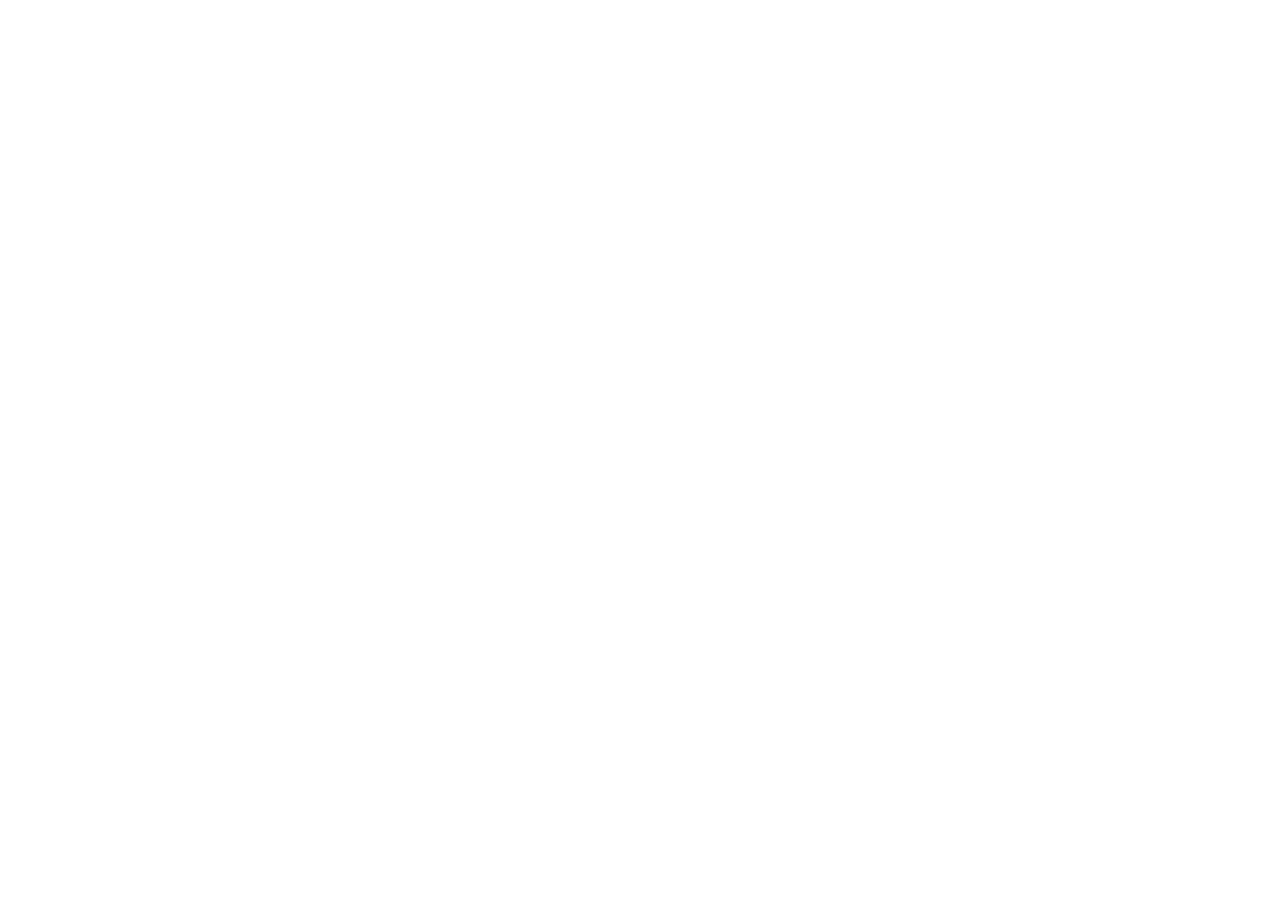
==== commit 13aadb40: "Update index.html" ====
--- a/index.html
+++ b/index.html
@@ -1 +1 @@
-<!doctype html><html lang="en"><head><meta charset="utf-8"/><link rel="icon" href="/favicon.ico"/><meta name="viewport" content="width=device-width,initial-scale=1"/><meta name="theme-color" content="#000000"/><meta name="description" content="Web site created using create-react-app"/><link rel="apple-touch-icon" href="/logo192.png"/><link rel="manifest" href="/manifest.json"/><title>React App</title><link href="./static/css/2.4c97ca4f.chunk.css" rel="stylesheet"><link href="./static/css/main.3df5cea2.chunk.css" rel="stylesheet"></head><body><noscript>You need to enable JavaScript to run this app.</noscript><div id="root"></div><script>!function(e){function t(t){for(var n,i,a=t[0],c=t[1],l=t[2],s=0,p=[];s<a.length;s++)i=a[s],Object.prototype.hasOwnProperty.call(o,i)&&o[i]&&p.push(o[i][0]),o[i]=0;for(n in c)Object.prototype.hasOwnProperty.call(c,n)&&(e[n]=c[n]);for(f&&f(t);p.length;)p.shift()();return u.push.apply(u,l||[]),r()}function r(){for(var e,t=0;t<u.length;t++){for(var r=u[t],n=!0,a=1;a<r.length;a++){var c=r[a];0!==o[c]&&(n=!1)}n&&(u.splice(t--,1),e=i(i.s=r[0]))}return e}var n={},o={1:0},u=[];function i(t){if(n[t])return n[t].exports;var r=n[t]={i:t,l:!1,exports:{}};return e[t].call(r.exports,r,r.exports,i),r.l=!0,r.exports}i.e=function(e){var t=[],r=o[e];if(0!==r)if(r)t.push(r[2]);else{var n=new Promise((function(t,n){r=o[e]=[t,n]}));t.push(r[2]=n);var u,a=document.createElement("script");a.charset="utf-8",a.timeout=120,i.nc&&a.setAttribute("nonce",i.nc),a.src=function(e){return i.p+"static/js/"+({}[e]||e)+"."+{3:"018a283a"}[e]+".chunk.js"}(e);var c=new Error;u=function(t){a.onerror=a.onload=null,clearTimeout(l);var r=o[e];if(0!==r){if(r){var n=t&&("load"===t.type?"missing":t.type),u=t&&t.target&&t.target.src;c.message="Loading chunk "+e+" failed.\n("+n+": "+u+")",c.name="ChunkLoadError",c.type=n,c.request=u,r[1](c)}o[e]=void 0}};var l=setTimeout((function(){u({type:"timeout",target:a})}),12e4);a.onerror=a.onload=u,document.head.appendChild(a)}return Promise.all(t)},i.m=e,i.c=n,i.d=function(e,t,r){i.o(e,t)||Object.defineProperty(e,t,{enumerable:!0,get:r})},i.r=function(e){"undefined"!=typeof Symbol&&Symbol.toStringTag&&Object.defineProperty(e,Symbol.toStringTag,{value:"Module"}),Object.defineProperty(e,"__esModule",{value:!0})},i.t=function(e,t){if(1&t&&(e=i(e)),8&t)return e;if(4&t&&"object"==typeof e&&e&&e.__esModule)return e;var r=Object.create(null);if(i.r(r),Object.defineProperty(r,"default",{enumerable:!0,value:e}),2&t&&"string"!=typeof e)for(var n in e)i.d(r,n,function(t){return e[t]}.bind(null,n));return r},i.n=function(e){var t=e&&e.__esModule?function(){return e.default}:function(){return e};return i.d(t,"a",t),t},i.o=function(e,t){return Object.prototype.hasOwnProperty.call(e,t)},i.p="/",i.oe=function(e){throw console.error(e),e};var a=this.webpackJsonpclient=this.webpackJsonpclient||[],c=a.push.bind(a);a.push=t,a=a.slice();for(var l=0;l<a.length;l++)t(a[l]);var f=c;r()}([])</script><script src="./static/js/2.67bd31b2.chunk.js"></script><script src="./static/js/main.aae3513b.chunk.js"></script></body></html>+<!doctype html><html lang="en"><head><meta charset="utf-8"/><link rel="icon" href="/favicon.ico"/><meta name="viewport" content="width=device-width,initial-scale=1"/><meta name="theme-color" content="#000000"/><meta name="description" content="Web site created using create-react-app"/><link rel="apple-touch-icon" href="/logo192.png"/><link rel="manifest" href="/manifest.json"/><title>React App</title><link href="./static/css/2.4c97ca4f.chunk.css" rel="stylesheet"><link href="./static/css/main.3df5cea2.chunk.css" rel="stylesheet"></head><body><noscript>You need to enable JavaScript to run this app.</noscript><div id="root"></div><script>!function(e){function t(t){for(var n,i,a=t[0],c=t[1],l=t[2],s=0,p=[];s<a.length;s++)i=a[s],Object.prototype.hasOwnProperty.call(o,i)&&o[i]&&p.push(o[i][0]),o[i]=0;for(n in c)Object.prototype.hasOwnProperty.call(c,n)&&(e[n]=c[n]);for(f&&f(t);p.length;)p.shift()();return u.push.apply(u,l||[]),r()}function r(){for(var e,t=0;t<u.length;t++){for(var r=u[t],n=!0,a=1;a<r.length;a++){var c=r[a];0!==o[c]&&(n=!1)}n&&(u.splice(t--,1),e=i(i.s=r[0]))}return e}var n={},o={1:0},u=[];function i(t){if(n[t])return n[t].exports;var r=n[t]={i:t,l:!1,exports:{}};return e[t].call(r.exports,r,r.exports,i),r.l=!0,r.exports}i.e=function(e){var t=[],r=o[e];if(0!==r)if(r)t.push(r[2]);else{var n=new Promise((function(t,n){r=o[e]=[t,n]}));t.push(r[2]=n);var u,a=document.createElement("script");a.charset="utf-8",a.timeout=120,i.nc&&a.setAttribute("nonce",i.nc),a.src=function(e){return i.p+"static/js/"+({}[e]||e)+"."+{3:"018a283a"}[e]+".chunk.js"}(e);var c=new Error;u=function(t){a.onerror=a.onload=null,clearTimeout(l);var r=o[e];if(0!==r){if(r){var n=t&&("load"===t.type?"missing":t.type),u=t&&t.target&&t.target.src;c.message="Loading chunk "+e+" failed.\n("+n+": "+u+")",c.name="ChunkLoadError",c.type=n,c.request=u,r[1](c)}o[e]=void 0}};var l=setTimeout((function(){u({type:"timeout",target:a})}),12e4);a.onerror=a.onload=u,document.head.appendChild(a)}return Promise.all(t)},i.m=e,i.c=n,i.d=function(e,t,r){i.o(e,t)||Object.defineProperty(e,t,{enumerable:!0,get:r})},i.r=function(e){"undefined"!=typeof Symbol&&Symbol.toStringTag&&Object.defineProperty(e,Symbol.toStringTag,{value:"Module"}),Object.defineProperty(e,"__esModule",{value:!0})},i.t=function(e,t){if(1&t&&(e=i(e)),8&t)return e;if(4&t&&"object"==typeof e&&e&&e.__esModule)return e;var r=Object.create(null);if(i.r(r),Object.defineProperty(r,"default",{enumerable:!0,value:e}),2&t&&"string"!=typeof e)for(var n in e)i.d(r,n,function(t){return e[t]}.bind(null,n));return r},i.n=function(e){var t=e&&e.__esModule?function(){return e.default}:function(){return e};return i.d(t,"a",t),t},i.o=function(e,t){return Object.prototype.hasOwnProperty.call(e,t)},i.p="/",i.oe=function(e){throw console.error(e),e};var a=this.webpackJsonpclient=this.webpackJsonpclient||[],c=a.push.bind(a);a.push=t,a=a.slice();for(var l=0;l<a.length;l++)t(a[l]);var f=c;r()}([])</script><script src="./static/js/2.67bd31b2.chunk.js"></script><script src="./static/js/main.d356a49a.chunk.js"></script></body></html>
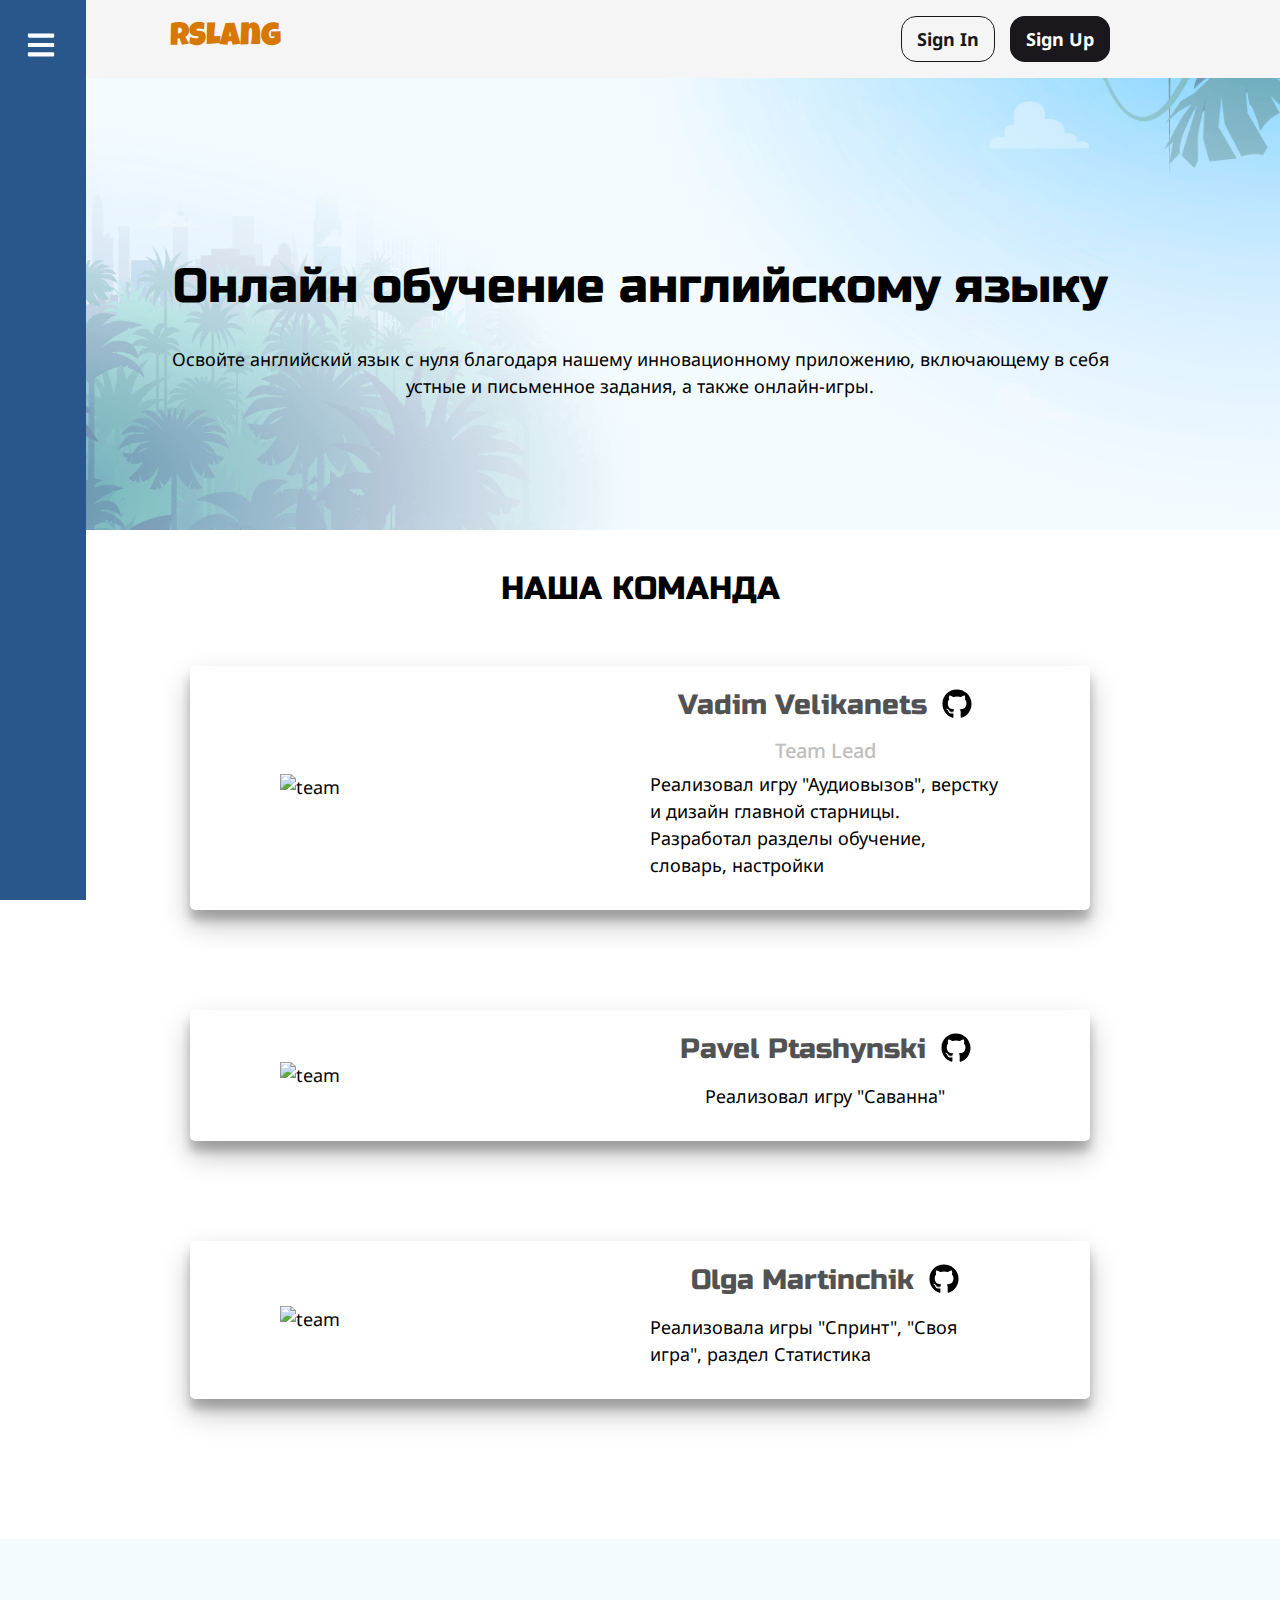
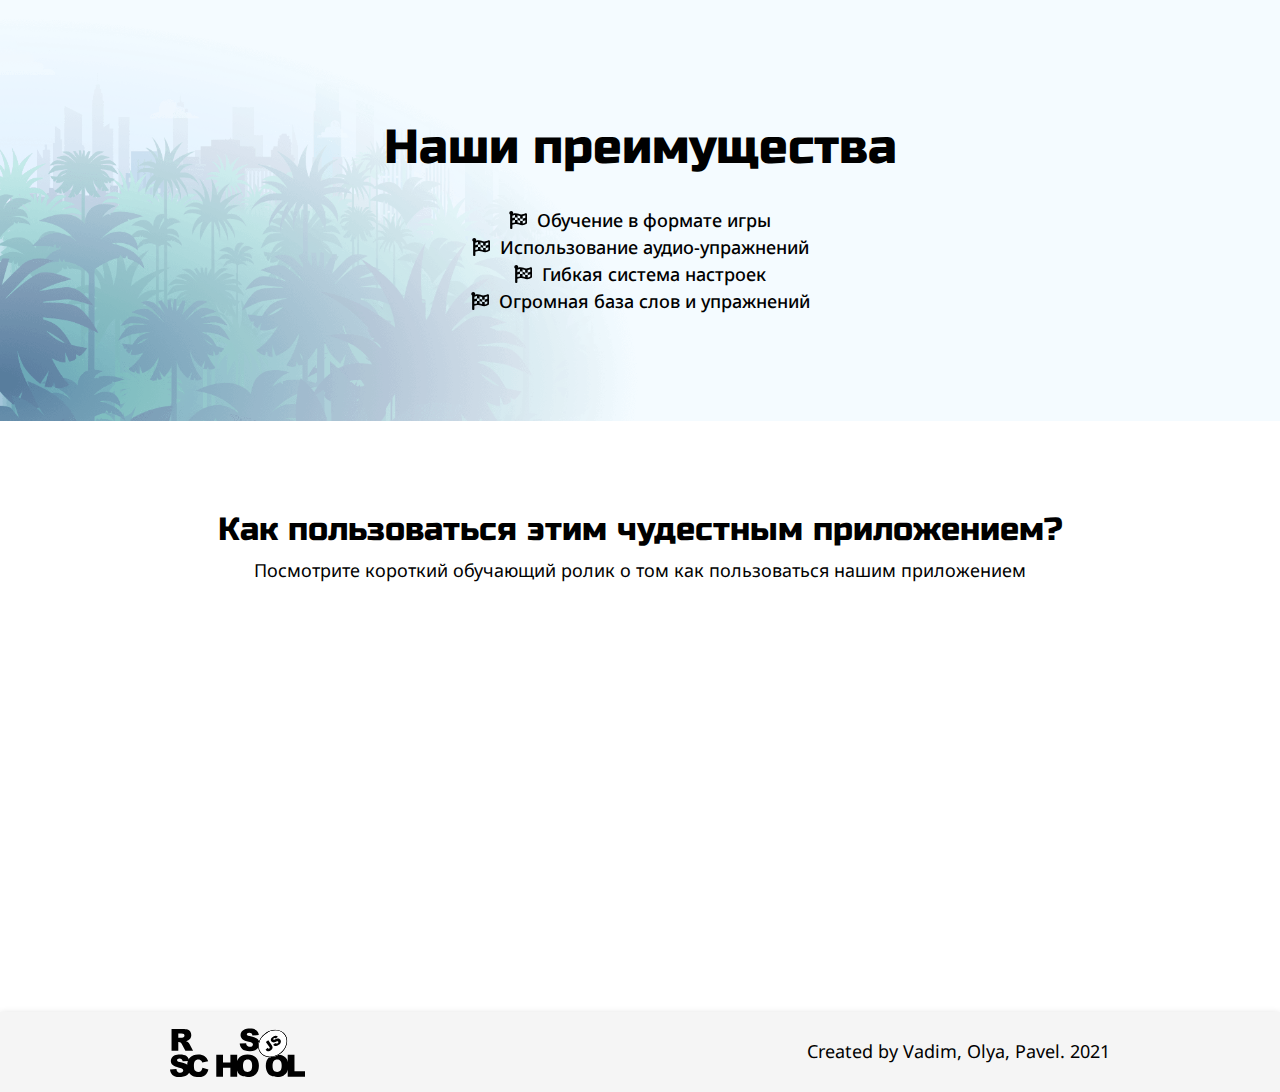
==== commit a1c9ca24: "Update index.html" ====
--- a/index.html
+++ b/index.html
@@ -1 +1 @@
-<!doctype html><html lang="en"><head><meta charset="utf-8"/><link rel="icon" href="/favicon.ico"/><meta name="viewport" content="width=device-width,initial-scale=1"/><meta name="theme-color" content="#000000"/><meta name="description" content="Web site created using create-react-app"/><link rel="apple-touch-icon" href="/logo192.png"/><link rel="manifest" href="/manifest.json"/><title>React App</title><link href="./static/css/2.4c97ca4f.chunk.css" rel="stylesheet"><link href="./static/css/main.3df5cea2.chunk.css" rel="stylesheet"></head><body><noscript>You need to enable JavaScript to run this app.</noscript><div id="root"></div><script>!function(e){function t(t){for(var n,i,a=t[0],c=t[1],l=t[2],s=0,p=[];s<a.length;s++)i=a[s],Object.prototype.hasOwnProperty.call(o,i)&&o[i]&&p.push(o[i][0]),o[i]=0;for(n in c)Object.prototype.hasOwnProperty.call(c,n)&&(e[n]=c[n]);for(f&&f(t);p.length;)p.shift()();return u.push.apply(u,l||[]),r()}function r(){for(var e,t=0;t<u.length;t++){for(var r=u[t],n=!0,a=1;a<r.length;a++){var c=r[a];0!==o[c]&&(n=!1)}n&&(u.splice(t--,1),e=i(i.s=r[0]))}return e}var n={},o={1:0},u=[];function i(t){if(n[t])return n[t].exports;var r=n[t]={i:t,l:!1,exports:{}};return e[t].call(r.exports,r,r.exports,i),r.l=!0,r.exports}i.e=function(e){var t=[],r=o[e];if(0!==r)if(r)t.push(r[2]);else{var n=new Promise((function(t,n){r=o[e]=[t,n]}));t.push(r[2]=n);var u,a=document.createElement("script");a.charset="utf-8",a.timeout=120,i.nc&&a.setAttribute("nonce",i.nc),a.src=function(e){return i.p+"static/js/"+({}[e]||e)+"."+{3:"018a283a"}[e]+".chunk.js"}(e);var c=new Error;u=function(t){a.onerror=a.onload=null,clearTimeout(l);var r=o[e];if(0!==r){if(r){var n=t&&("load"===t.type?"missing":t.type),u=t&&t.target&&t.target.src;c.message="Loading chunk "+e+" failed.\n("+n+": "+u+")",c.name="ChunkLoadError",c.type=n,c.request=u,r[1](c)}o[e]=void 0}};var l=setTimeout((function(){u({type:"timeout",target:a})}),12e4);a.onerror=a.onload=u,document.head.appendChild(a)}return Promise.all(t)},i.m=e,i.c=n,i.d=function(e,t,r){i.o(e,t)||Object.defineProperty(e,t,{enumerable:!0,get:r})},i.r=function(e){"undefined"!=typeof Symbol&&Symbol.toStringTag&&Object.defineProperty(e,Symbol.toStringTag,{value:"Module"}),Object.defineProperty(e,"__esModule",{value:!0})},i.t=function(e,t){if(1&t&&(e=i(e)),8&t)return e;if(4&t&&"object"==typeof e&&e&&e.__esModule)return e;var r=Object.create(null);if(i.r(r),Object.defineProperty(r,"default",{enumerable:!0,value:e}),2&t&&"string"!=typeof e)for(var n in e)i.d(r,n,function(t){return e[t]}.bind(null,n));return r},i.n=function(e){var t=e&&e.__esModule?function(){return e.default}:function(){return e};return i.d(t,"a",t),t},i.o=function(e,t){return Object.prototype.hasOwnProperty.call(e,t)},i.p="/",i.oe=function(e){throw console.error(e),e};var a=this.webpackJsonpclient=this.webpackJsonpclient||[],c=a.push.bind(a);a.push=t,a=a.slice();for(var l=0;l<a.length;l++)t(a[l]);var f=c;r()}([])</script><script src="./static/js/2.67bd31b2.chunk.js"></script><script src="./static/js/main.d356a49a.chunk.js"></script></body></html>
+<!doctype html><html lang="en"><head><meta charset="utf-8"/><link rel="icon" href="/favicon.ico"/><meta name="viewport" content="width=device-width,initial-scale=1"/><meta name="theme-color" content="#000000"/><meta name="description" content="Web site created using create-react-app"/><link rel="apple-touch-icon" href="/logo192.png"/><link rel="manifest" href="/manifest.json"/><title>React App</title><link href="./static/css/2.4c97ca4f.chunk.css" rel="stylesheet"><link href="./static/css/main.3df5cea2.chunk.css" rel="stylesheet"></head><body><noscript>You need to enable JavaScript to run this app.</noscript><div id="root"></div><script>!function(e){function t(t){for(var n,i,a=t[0],c=t[1],l=t[2],s=0,p=[];s<a.length;s++)i=a[s],Object.prototype.hasOwnProperty.call(o,i)&&o[i]&&p.push(o[i][0]),o[i]=0;for(n in c)Object.prototype.hasOwnProperty.call(c,n)&&(e[n]=c[n]);for(f&&f(t);p.length;)p.shift()();return u.push.apply(u,l||[]),r()}function r(){for(var e,t=0;t<u.length;t++){for(var r=u[t],n=!0,a=1;a<r.length;a++){var c=r[a];0!==o[c]&&(n=!1)}n&&(u.splice(t--,1),e=i(i.s=r[0]))}return e}var n={},o={1:0},u=[];function i(t){if(n[t])return n[t].exports;var r=n[t]={i:t,l:!1,exports:{}};return e[t].call(r.exports,r,r.exports,i),r.l=!0,r.exports}i.e=function(e){var t=[],r=o[e];if(0!==r)if(r)t.push(r[2]);else{var n=new Promise((function(t,n){r=o[e]=[t,n]}));t.push(r[2]=n);var u,a=document.createElement("script");a.charset="utf-8",a.timeout=120,i.nc&&a.setAttribute("nonce",i.nc),a.src=function(e){return i.p+"static/js/"+({}[e]||e)+"."+{3:"018a283a"}[e]+".chunk.js"}(e);var c=new Error;u=function(t){a.onerror=a.onload=null,clearTimeout(l);var r=o[e];if(0!==r){if(r){var n=t&&("load"===t.type?"missing":t.type),u=t&&t.target&&t.target.src;c.message="Loading chunk "+e+" failed.\n("+n+": "+u+")",c.name="ChunkLoadError",c.type=n,c.request=u,r[1](c)}o[e]=void 0}};var l=setTimeout((function(){u({type:"timeout",target:a})}),12e4);a.onerror=a.onload=u,document.head.appendChild(a)}return Promise.all(t)},i.m=e,i.c=n,i.d=function(e,t,r){i.o(e,t)||Object.defineProperty(e,t,{enumerable:!0,get:r})},i.r=function(e){"undefined"!=typeof Symbol&&Symbol.toStringTag&&Object.defineProperty(e,Symbol.toStringTag,{value:"Module"}),Object.defineProperty(e,"__esModule",{value:!0})},i.t=function(e,t){if(1&t&&(e=i(e)),8&t)return e;if(4&t&&"object"==typeof e&&e&&e.__esModule)return e;var r=Object.create(null);if(i.r(r),Object.defineProperty(r,"default",{enumerable:!0,value:e}),2&t&&"string"!=typeof e)for(var n in e)i.d(r,n,function(t){return e[t]}.bind(null,n));return r},i.n=function(e){var t=e&&e.__esModule?function(){return e.default}:function(){return e};return i.d(t,"a",t),t},i.o=function(e,t){return Object.prototype.hasOwnProperty.call(e,t)},i.p="/",i.oe=function(e){throw console.error(e),e};var a=this.webpackJsonpclient=this.webpackJsonpclient||[],c=a.push.bind(a);a.push=t,a=a.slice();for(var l=0;l<a.length;l++)t(a[l]);var f=c;r()}([])</script><script src="./static/js/2.67bd31b2.chunk.js"></script><script src="./static/js/main.aae3513b.chunk.js"></script></body></html>
